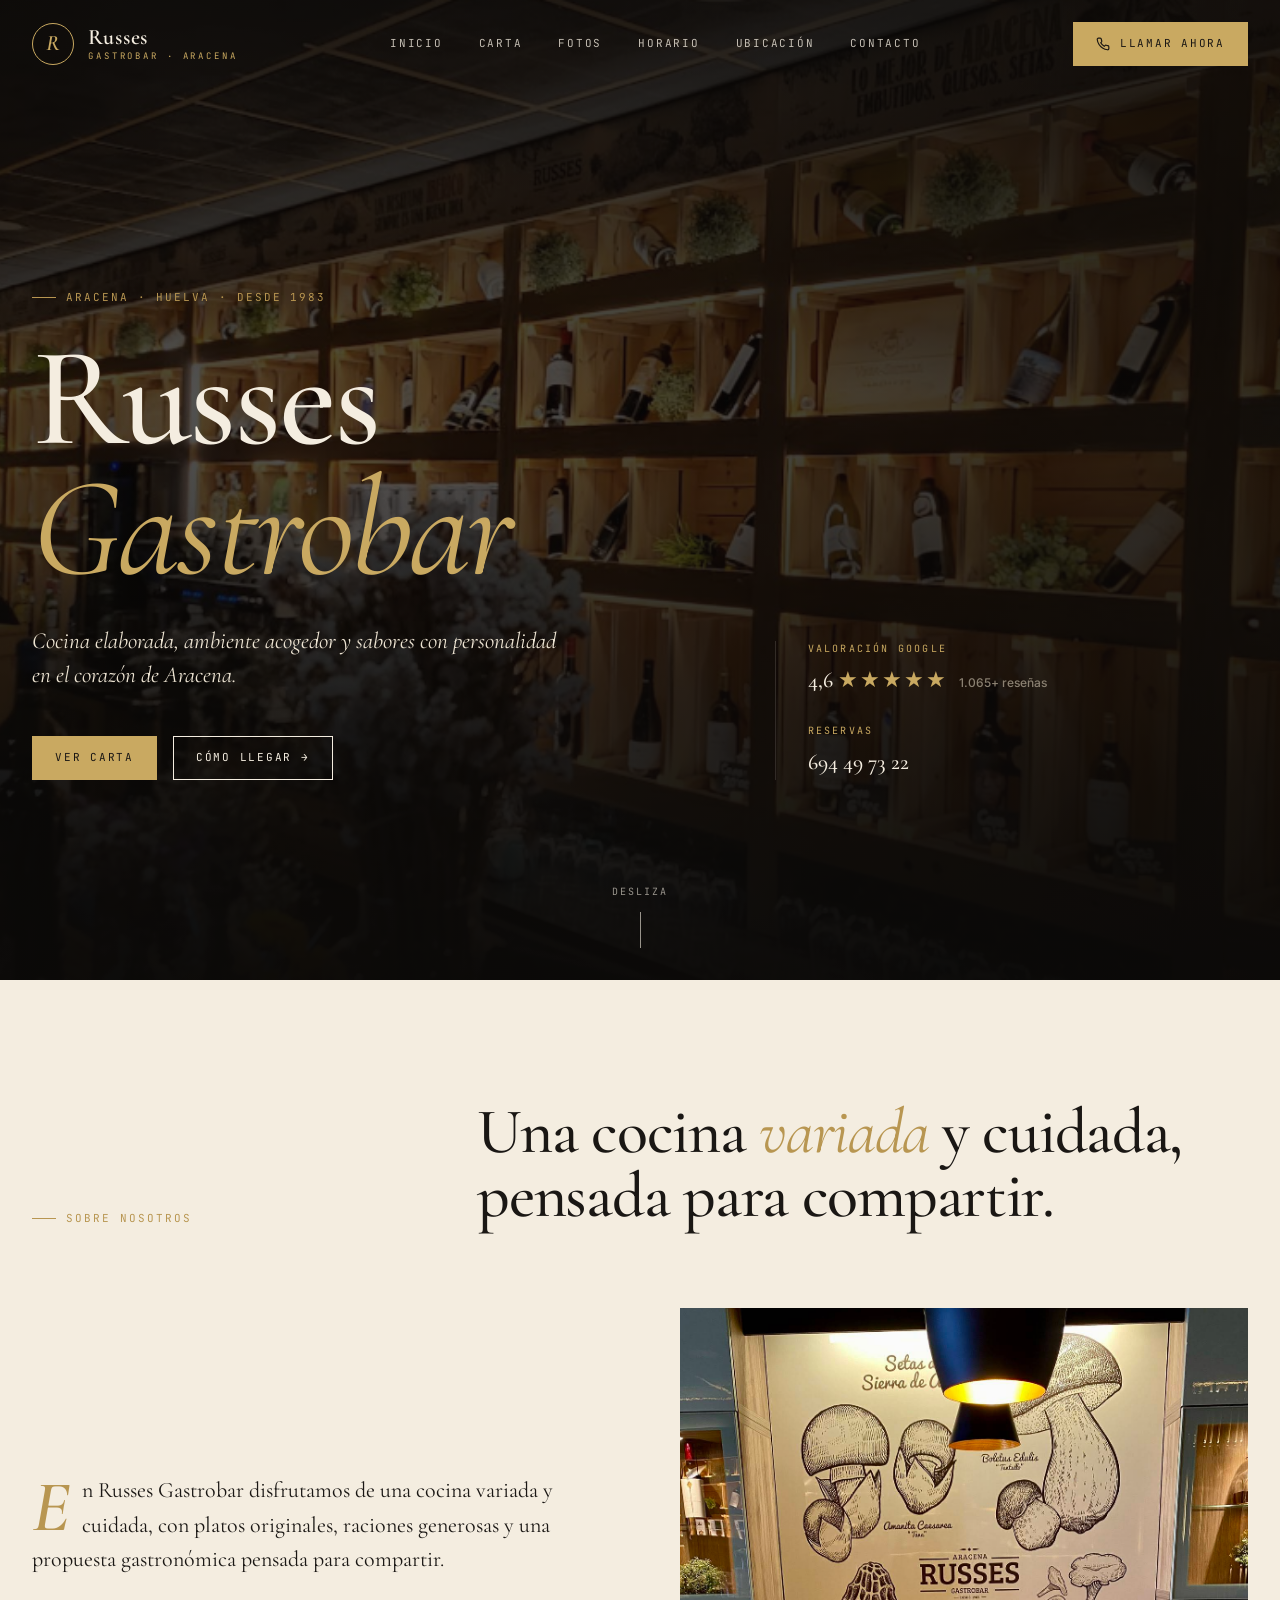
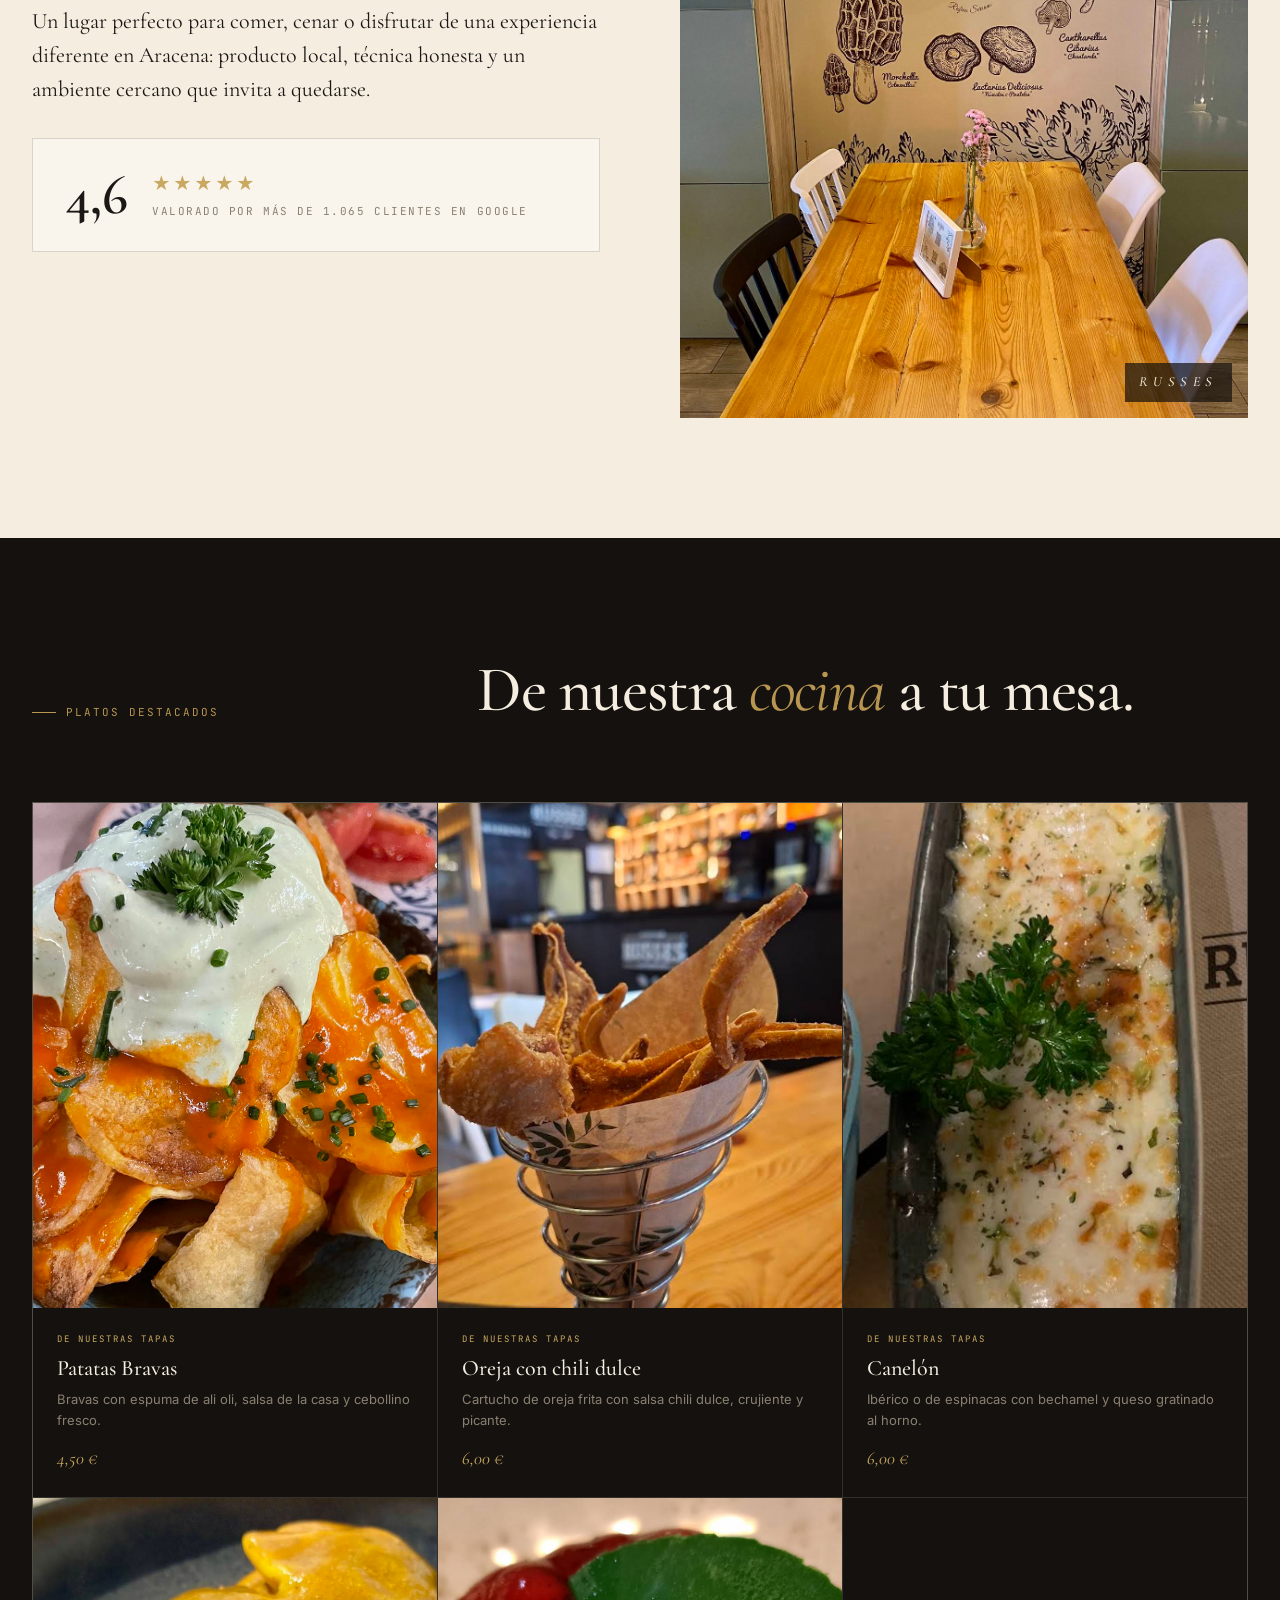
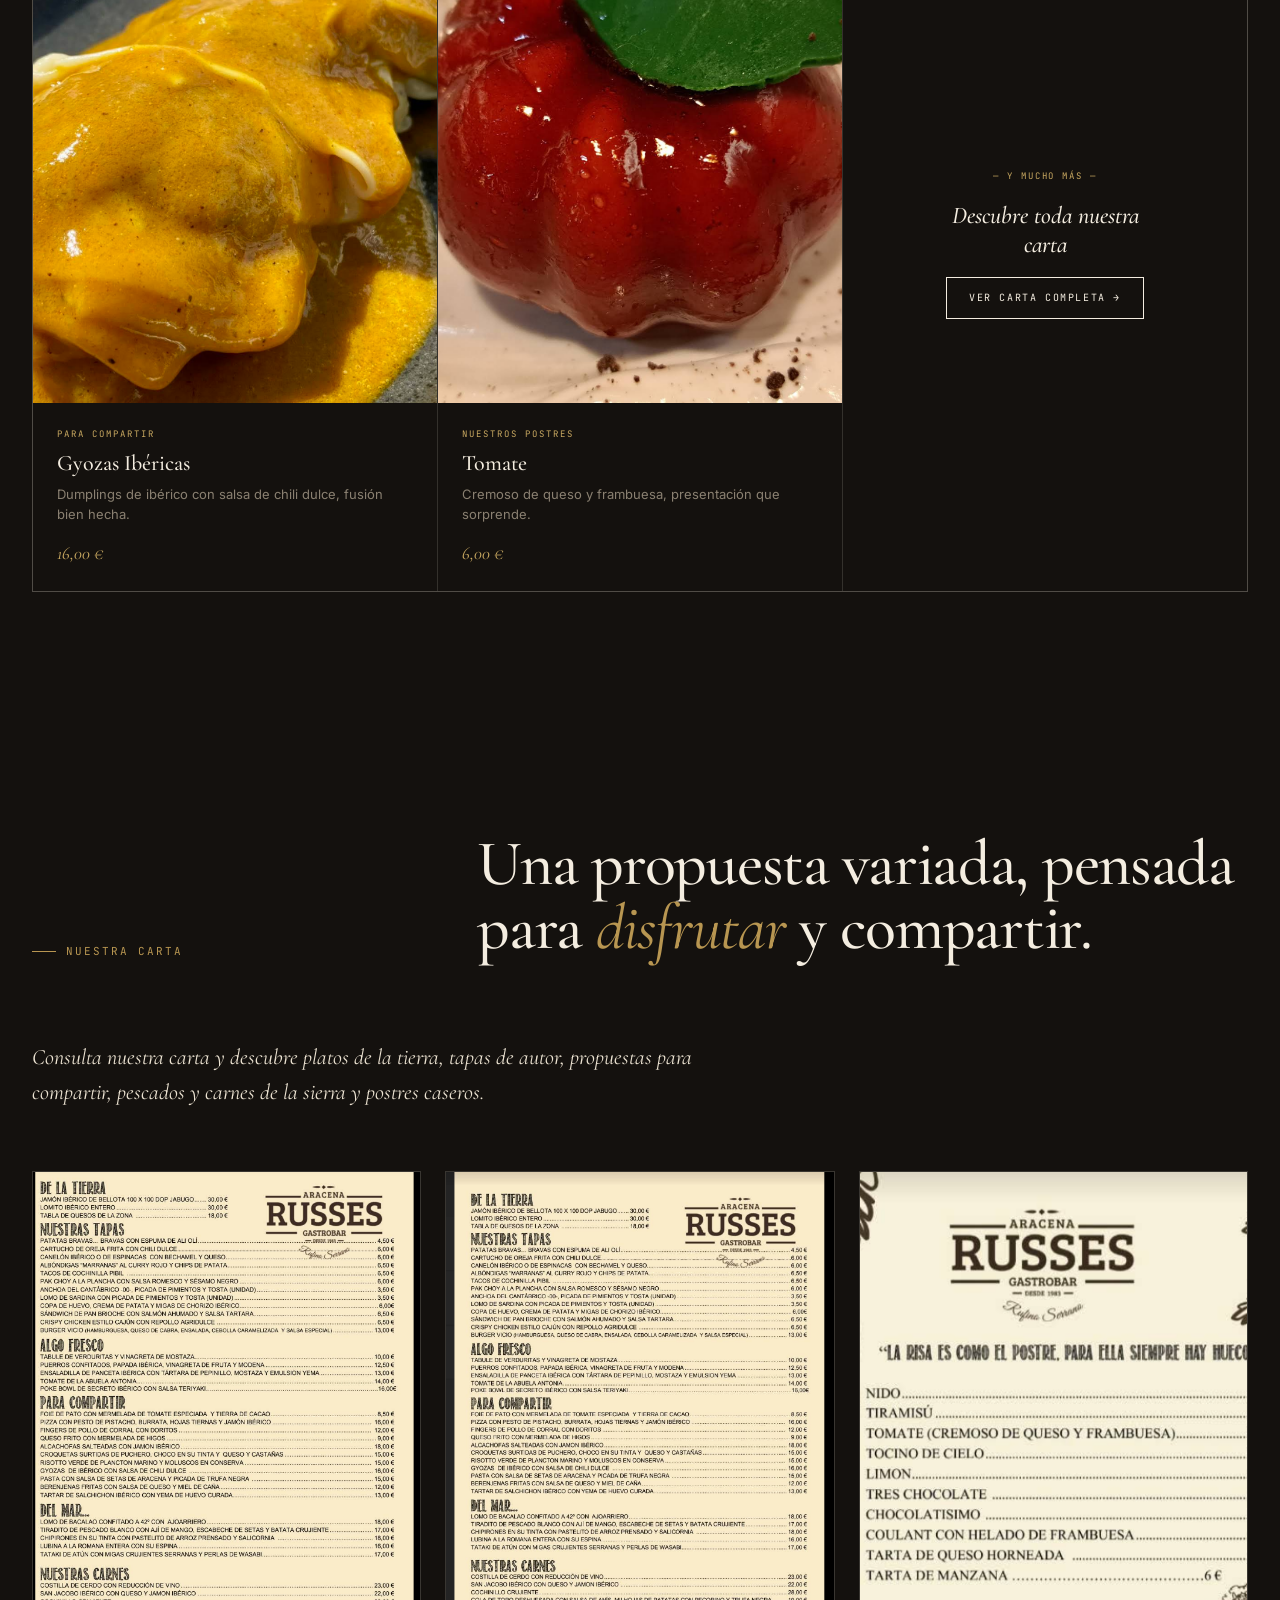
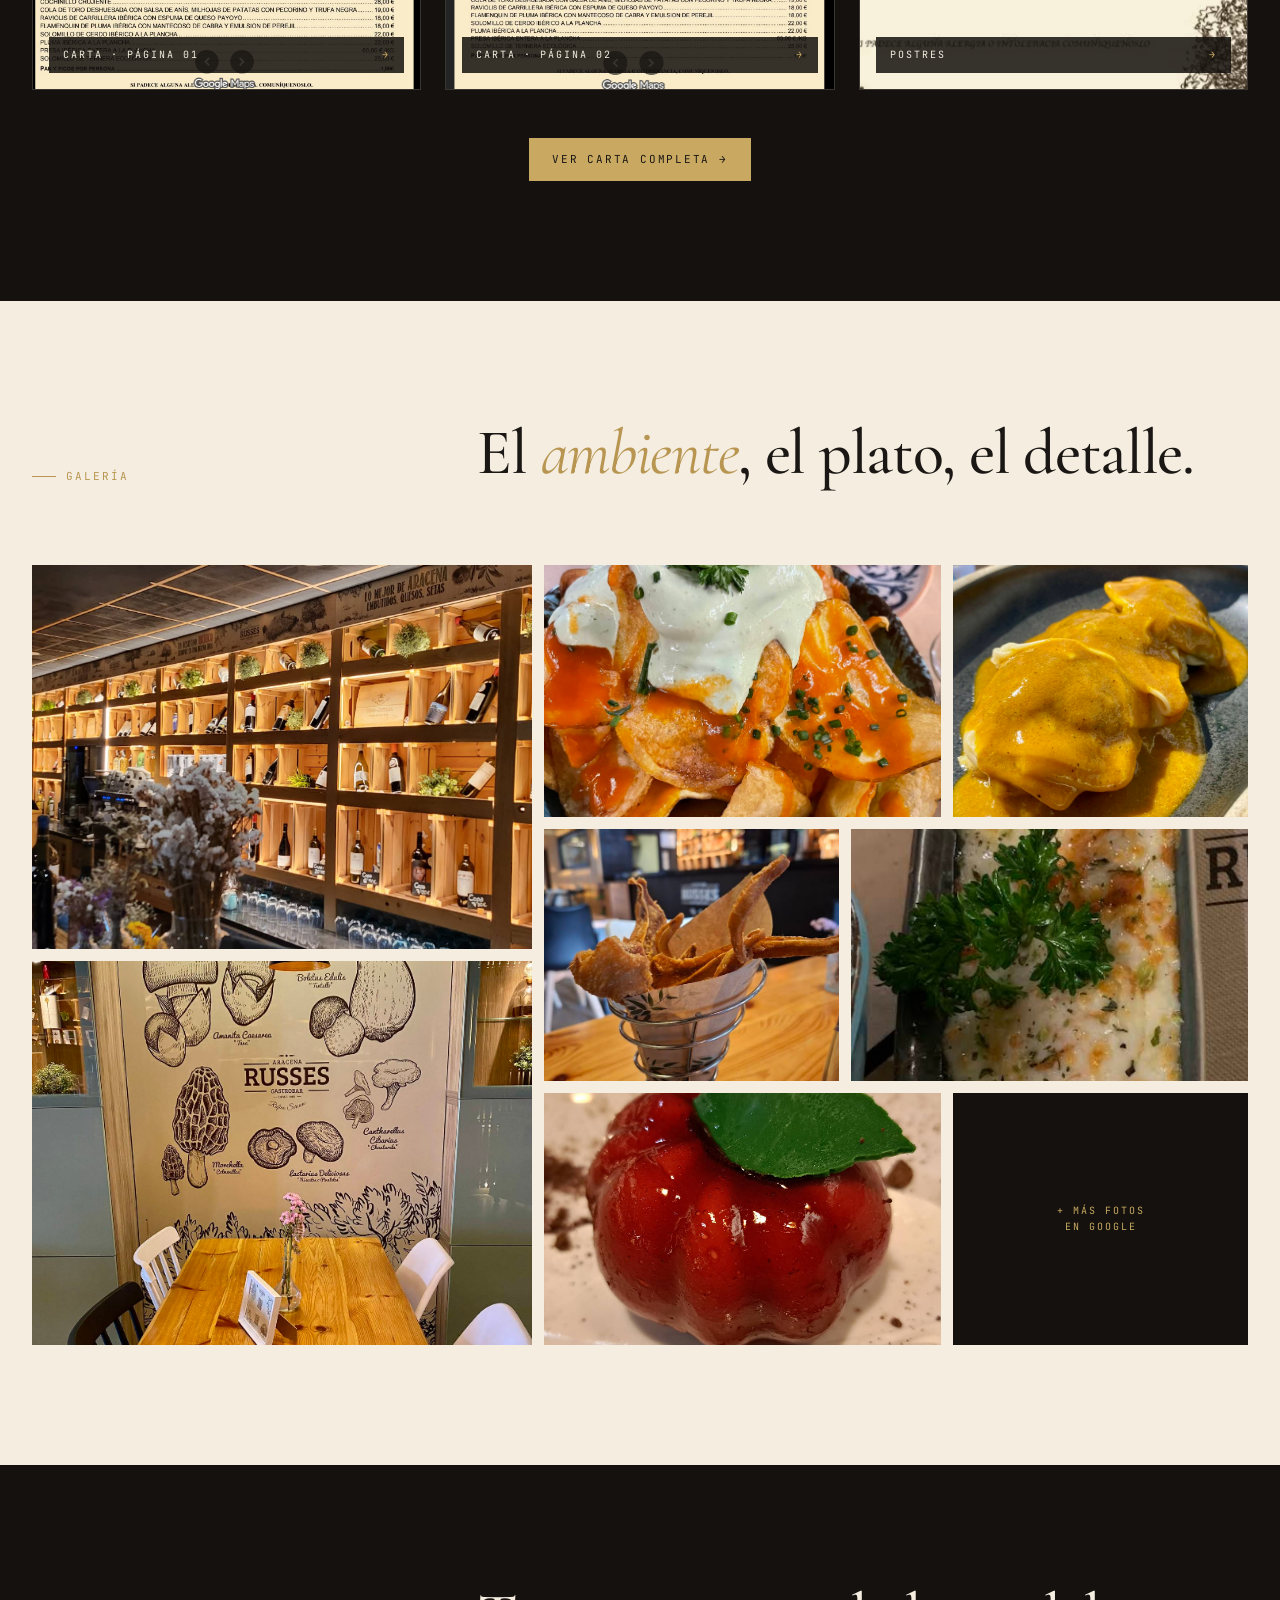
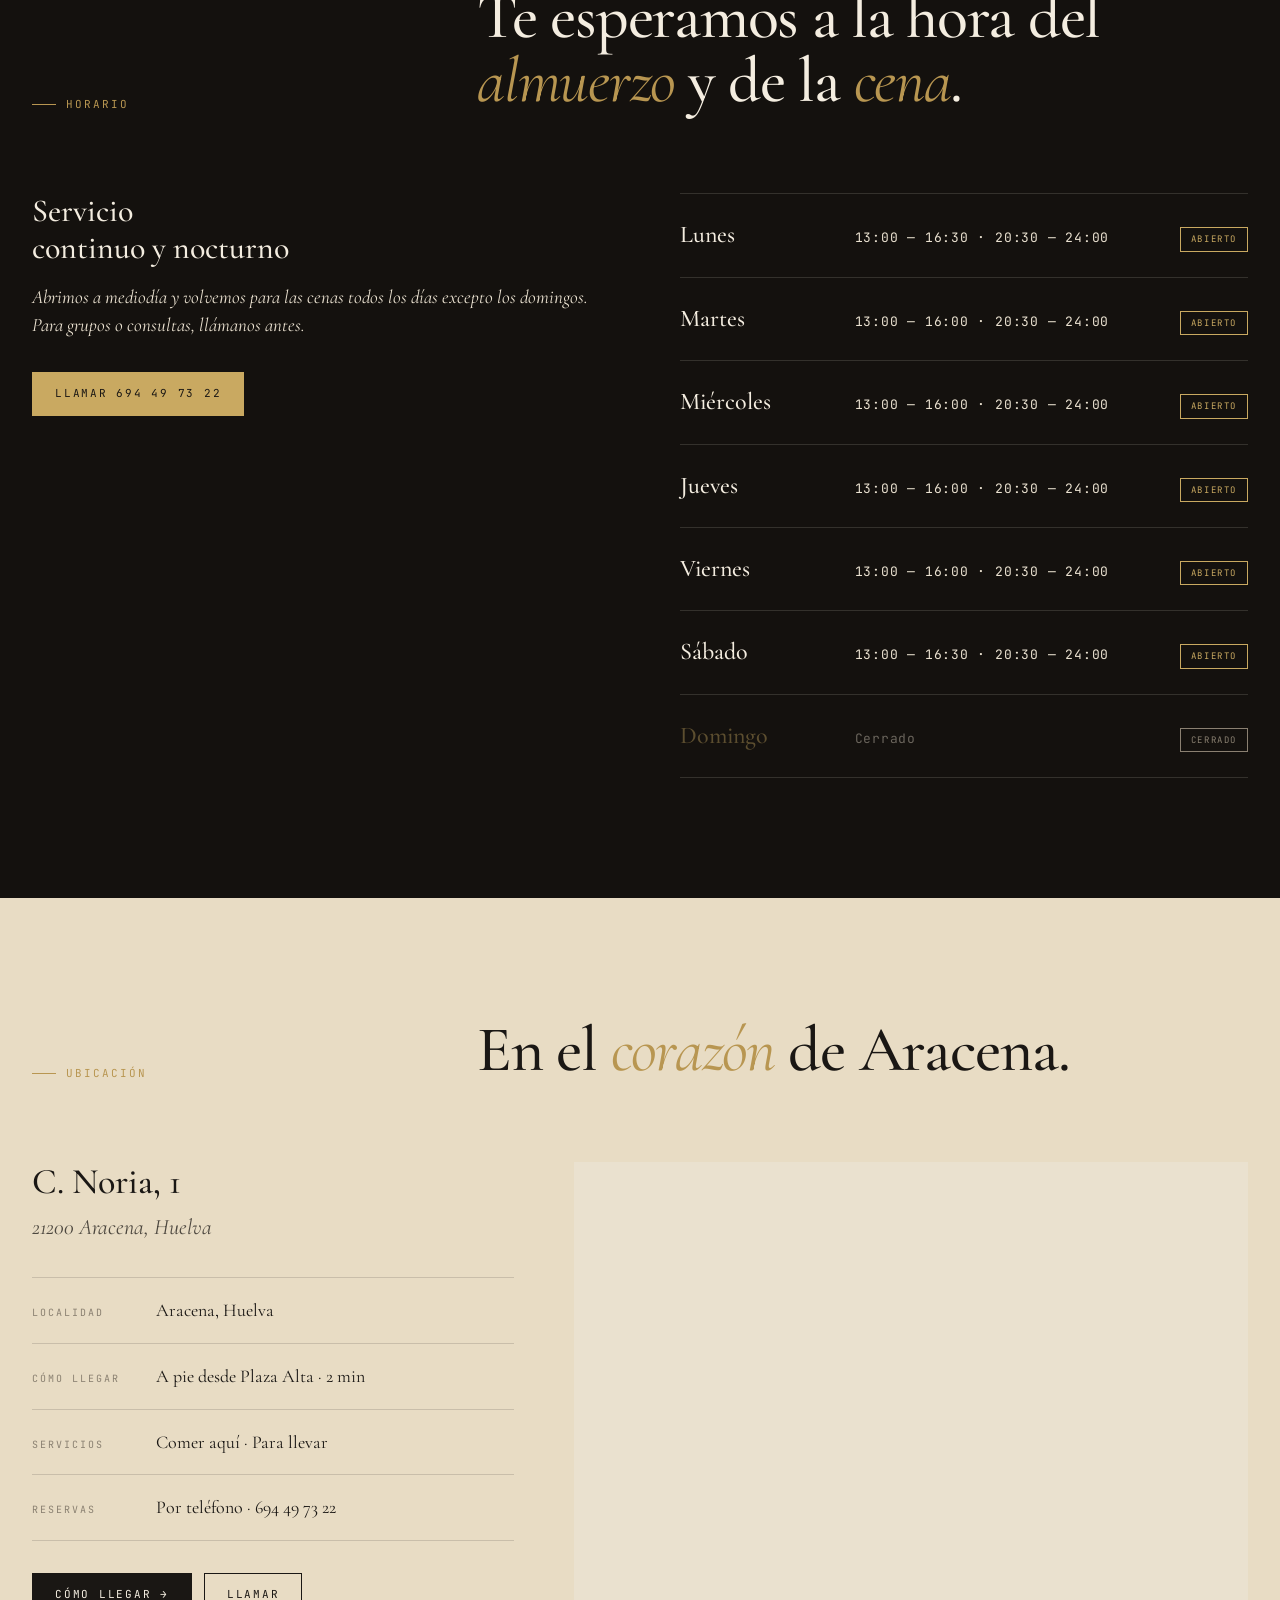
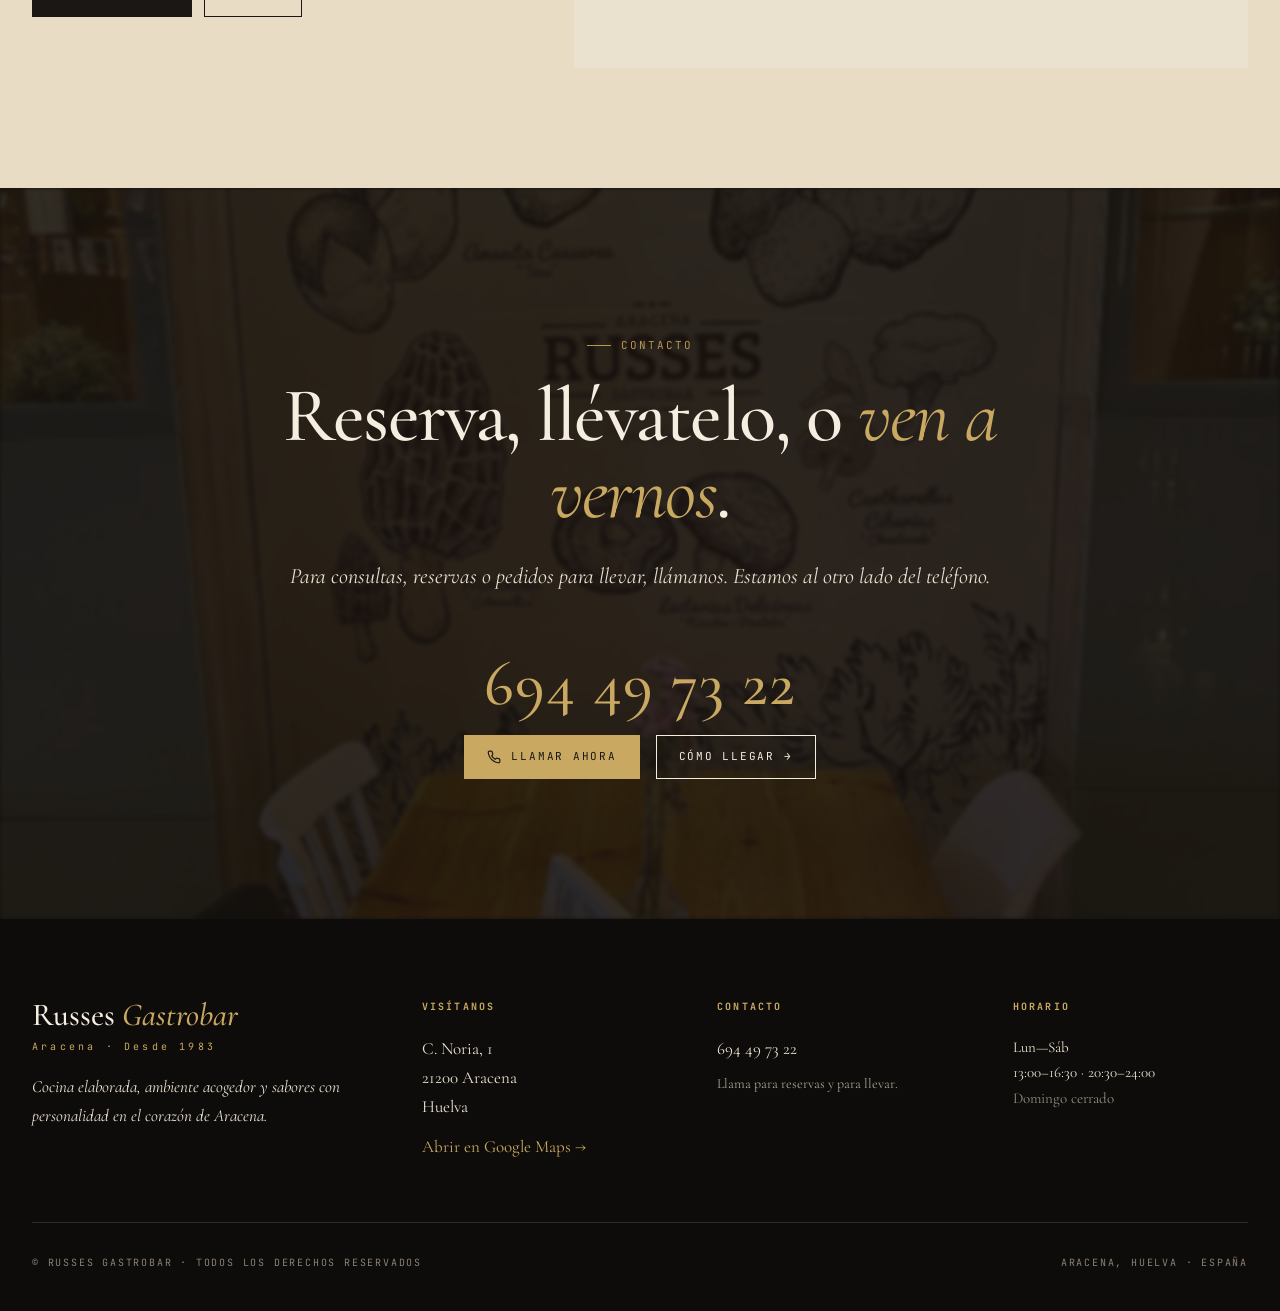
==== index.html @ 39eb603f "Initial commit: Russes Gastrobar web" ====
<!DOCTYPE html>
<html lang="es">
<head>
<meta charset="UTF-8" />
<meta name="viewport" content="width=device-width, initial-scale=1.0" />
<title>Russes Gastrobar | Restaurante en Aracena, Huelva</title>
<meta name="description" content="Russes Gastrobar en Aracena, Huelva. Cocina elaborada, carta variada, platos originales y ambiente acogedor. Visítanos en C. Noria, 1 o llama al 694 49 73 22." />
<meta name="keywords" content="Russes Gastrobar, restaurante en Aracena, gastrobar en Aracena, comer en Aracena, restaurante Huelva, tapas Aracena, cocina elaborada Aracena, Russes Aracena" />
<meta name="author" content="Russes Gastrobar" />
<meta name="geo.region" content="ES-H" />
<meta name="geo.placename" content="Aracena, Huelva" />
<meta name="geo.position" content="37.8920;-6.5634" />
<meta name="ICBM" content="37.8920, -6.5634" />

<!-- Open Graph -->
<meta property="og:title" content="Russes Gastrobar | Restaurante en Aracena, Huelva" />
<meta property="og:description" content="Cocina elaborada, carta variada y ambiente acogedor en el corazón de Aracena." />
<meta property="og:type" content="restaurant.restaurant" />
<meta property="og:locale" content="es_ES" />

<link rel="preconnect" href="https://fonts.googleapis.com" />
<link rel="preconnect" href="https://fonts.gstatic.com" crossorigin />
<link href="https://fonts.googleapis.com/css2?family=Cormorant+Garamond:ital,wght@0,400;0,500;0,600;0,700;1,400;1,500&family=Inter:wght@300;400;500;600&family=JetBrains+Mono:wght@400;500&display=swap" rel="stylesheet" />

<!-- Schema.org Restaurant -->
<script type="application/ld+json">
{
  "@context": "https://schema.org",
  "@type": "Restaurant",
  "name": "Russes Gastrobar",
  "image": "",
  "address": {
    "@type": "PostalAddress",
    "streetAddress": "C. Noria, 1",
    "addressLocality": "Aracena",
    "addressRegion": "Huelva",
    "postalCode": "21200",
    "addressCountry": "ES"
  },
  "geo": {
    "@type": "GeoCoordinates",
    "latitude": 37.8920,
    "longitude": -6.5634
  },
  "telephone": "+34694497322",
  "servesCuisine": ["Española", "Tapas", "Cocina de autor"],
  "priceRange": "20€ - 30€",
  "url": "",
  "hasMap": "https://www.google.com/maps/search/?api=1&query=Russes+Gastrobar+Aracena",
  "aggregateRating": {
    "@type": "AggregateRating",
    "ratingValue": "4.6",
    "reviewCount": "1065"
  },
  "openingHoursSpecification": [
    { "@type": "OpeningHoursSpecification", "dayOfWeek": "Monday", "opens": "13:00", "closes": "16:30" },
    { "@type": "OpeningHoursSpecification", "dayOfWeek": "Monday", "opens": "20:30", "closes": "00:00" },
    { "@type": "OpeningHoursSpecification", "dayOfWeek": ["Tuesday","Wednesday","Thursday","Friday"], "opens": "13:00", "closes": "16:00" },
    { "@type": "OpeningHoursSpecification", "dayOfWeek": ["Tuesday","Wednesday","Thursday","Friday"], "opens": "20:30", "closes": "00:00" },
    { "@type": "OpeningHoursSpecification", "dayOfWeek": "Saturday", "opens": "13:00", "closes": "16:30" },
    { "@type": "OpeningHoursSpecification", "dayOfWeek": "Saturday", "opens": "20:30", "closes": "00:00" }
  ],
  "acceptsReservations": "False"
}
</script>

<style>
  :root {
    --bg: #14110e;
    --bg-2: #1a1714;
    --cream: #f4ede0;
    --cream-soft: #ebe2d1;
    --beige: #e8dcc4;
    --gold: #c9a961;
    --gold-soft: #b89651;
    --olive: #5a6240;
    --ink: #1a1714;
    --muted: #8a8071;
    --rule: rgba(244, 237, 224, 0.14);
    --serif: 'Cormorant Garamond', 'Times New Roman', serif;
    --sans: 'Inter', system-ui, sans-serif;
    --mono: 'JetBrains Mono', ui-monospace, monospace;
  }

  * { box-sizing: border-box; margin: 0; padding: 0; }

  html { scroll-behavior: smooth; }

  body {
    font-family: var(--sans);
    background: var(--cream);
    color: var(--ink);
    font-size: 16px;
    line-height: 1.6;
    -webkit-font-smoothing: antialiased;
    overflow-x: hidden;
  }

  img { max-width: 100%; display: block; }

  a { color: inherit; text-decoration: none; }

  .container {
    max-width: 1280px;
    margin: 0 auto;
    padding: 0 32px;
  }

  /* === Eyebrow / labels === */
  .eyebrow {
    font-family: var(--mono);
    font-size: 11px;
    letter-spacing: 0.18em;
    text-transform: uppercase;
    color: var(--gold-soft);
    display: inline-flex;
    align-items: center;
    gap: 10px;
  }
  .eyebrow::before {
    content: "";
    width: 24px;
    height: 1px;
    background: var(--gold-soft);
  }

  .display {
    font-family: var(--serif);
    font-weight: 500;
    line-height: 1.02;
    letter-spacing: -0.01em;
  }

  /* === Header === */
  header.nav {
    position: fixed;
    top: 0; left: 0; right: 0;
    z-index: 100;
    background: rgba(20, 17, 14, 0.0);
    backdrop-filter: blur(0px);
    transition: background 0.4s ease, backdrop-filter 0.4s ease, padding 0.3s ease;
    padding: 22px 0;
  }
  header.nav.scrolled {
    background: rgba(20, 17, 14, 0.85);
    backdrop-filter: blur(14px);
    padding: 14px 0;
    border-bottom: 1px solid var(--rule);
  }
  header.nav .container {
    display: flex;
    align-items: center;
    justify-content: space-between;
  }

  .brand {
    display: flex;
    align-items: center;
    gap: 14px;
    color: var(--cream);
  }
  .brand-mark {
    width: 42px;
    height: 42px;
    border: 1px solid var(--gold);
    border-radius: 50%;
    display: grid;
    place-items: center;
    font-family: var(--serif);
    font-size: 22px;
    font-weight: 600;
    color: var(--gold);
    font-style: italic;
  }
  .brand-text {
    display: flex;
    flex-direction: column;
    line-height: 1;
  }
  .brand-text .name {
    font-family: var(--serif);
    font-size: 22px;
    font-weight: 600;
    letter-spacing: 0.04em;
  }
  .brand-text .sub {
    font-family: var(--mono);
    font-size: 9px;
    letter-spacing: 0.32em;
    text-transform: uppercase;
    color: var(--gold);
    margin-top: 4px;
  }

  nav.links {
    display: flex;
    gap: 36px;
    align-items: center;
  }
  nav.links a {
    font-family: var(--mono);
    font-size: 11px;
    letter-spacing: 0.16em;
    text-transform: uppercase;
    color: var(--cream);
    opacity: 0.78;
    transition: opacity 0.2s, color 0.2s;
  }
  nav.links a:hover { opacity: 1; color: var(--gold); }

  .btn {
    font-family: var(--mono);
    font-size: 11px;
    letter-spacing: 0.16em;
    text-transform: uppercase;
    padding: 12px 22px;
    border: 1px solid var(--gold);
    background: var(--gold);
    color: var(--ink);
    cursor: pointer;
    transition: all 0.25s ease;
    display: inline-flex;
    align-items: center;
    gap: 10px;
    text-decoration: none;
  }
  .btn:hover {
    background: transparent;
    color: var(--gold);
  }
  .btn.ghost {
    background: transparent;
    color: var(--cream);
    border-color: var(--cream);
  }
  .btn.ghost:hover {
    background: var(--cream);
    color: var(--ink);
  }
  .btn.dark {
    background: var(--ink);
    color: var(--cream);
    border-color: var(--ink);
  }
  .btn.dark:hover {
    background: transparent;
    color: var(--ink);
  }

  .menu-toggle {
    display: none;
    background: transparent;
    border: 1px solid var(--cream);
    color: var(--cream);
    width: 42px;
    height: 42px;
    cursor: pointer;
    align-items: center;
    justify-content: center;
  }
  .menu-toggle svg { width: 18px; height: 18px; }

  /* === Hero === */
  .hero {
    position: relative;
    min-height: 100vh;
    background: var(--bg);
    color: var(--cream);
    overflow: hidden;
    display: flex;
    align-items: center;
  }
  .hero-bg {
    position: absolute;
    inset: 0;
    background-image: url('images/interior-bar.png');
    background-size: cover;
    background-position: center;
    filter: brightness(0.55) saturate(0.9);
  }
  .hero-bg::after {
    content: "";
    position: absolute;
    inset: 0;
    background:
      linear-gradient(180deg, rgba(20,17,14,0.55) 0%, rgba(20,17,14,0.35) 40%, rgba(20,17,14,0.92) 100%),
      radial-gradient(ellipse at 30% 50%, rgba(20,17,14,0.0) 0%, rgba(20,17,14,0.6) 80%);
  }

  .hero-inner {
    position: relative;
    z-index: 2;
    width: 100%;
    padding: 160px 0 80px;
  }
  .hero-grid {
    display: grid;
    grid-template-columns: 1.4fr 1fr;
    gap: 80px;
    align-items: end;
  }

  .hero h1 {
    font-family: var(--serif);
    font-size: clamp(64px, 11vw, 168px);
    font-weight: 500;
    line-height: 0.92;
    letter-spacing: -0.02em;
    margin: 28px 0 32px;
  }
  .hero h1 em {
    font-style: italic;
    color: var(--gold);
    font-weight: 400;
  }
  .hero p.lede {
    font-family: var(--serif);
    font-size: clamp(20px, 1.8vw, 26px);
    font-style: italic;
    color: var(--cream-soft);
    max-width: 540px;
    line-height: 1.45;
    font-weight: 400;
  }

  .hero-cta {
    display: flex;
    gap: 16px;
    margin-top: 44px;
    flex-wrap: wrap;
  }

  .hero-meta {
    display: flex;
    flex-direction: column;
    gap: 24px;
    border-left: 1px solid var(--rule);
    padding-left: 32px;
  }
  .hero-meta-item {
    display: flex;
    flex-direction: column;
    gap: 6px;
  }
  .hero-meta-item .lbl {
    font-family: var(--mono);
    font-size: 10px;
    letter-spacing: 0.22em;
    text-transform: uppercase;
    color: var(--gold);
  }
  .hero-meta-item .val {
    font-family: var(--serif);
    font-size: 22px;
    font-weight: 500;
    color: var(--cream);
  }
  .hero-meta-item .val small {
    font-family: var(--sans);
    font-size: 12px;
    color: var(--muted);
    margin-left: 6px;
  }

  .stars {
    color: var(--gold);
    letter-spacing: 2px;
  }

  /* Scroll indicator */
  .scroll-hint {
    position: absolute;
    bottom: 32px;
    left: 50%;
    transform: translateX(-50%);
    z-index: 3;
    display: flex;
    flex-direction: column;
    align-items: center;
    gap: 12px;
    color: var(--cream);
    opacity: 0.6;
    font-family: var(--mono);
    font-size: 10px;
    letter-spacing: 0.2em;
    text-transform: uppercase;
  }
  .scroll-hint .line {
    width: 1px;
    height: 36px;
    background: var(--cream);
    animation: dropline 2.2s ease-in-out infinite;
    transform-origin: top;
  }
  @keyframes dropline {
    0% { transform: scaleY(0); transform-origin: top; }
    50% { transform: scaleY(1); transform-origin: top; }
    51% { transform-origin: bottom; }
    100% { transform: scaleY(0); transform-origin: bottom; }
  }

  /* === Sections === */
  section {
    padding: 120px 0;
  }
  section.dark {
    background: var(--bg);
    color: var(--cream);
  }
  section.beige {
    background: var(--beige);
  }

  .section-head {
    display: grid;
    grid-template-columns: 1fr 2fr;
    gap: 60px;
    margin-bottom: 80px;
    align-items: end;
  }
  .section-head h2 {
    font-family: var(--serif);
    font-size: clamp(40px, 5vw, 72px);
    font-weight: 500;
    line-height: 1.0;
    letter-spacing: -0.02em;
  }
  .section-head h2 em {
    font-style: italic;
    color: var(--gold-soft);
    font-weight: 400;
  }
  .section-head p {
    font-family: var(--serif);
    font-size: 20px;
    line-height: 1.5;
    color: var(--ink);
    opacity: 0.8;
  }
  section.dark .section-head p { color: var(--cream-soft); opacity: 0.85; }

  /* === About === */
  .about-grid {
    display: grid;
    grid-template-columns: 1fr 1fr;
    gap: 80px;
    align-items: center;
  }
  .about-text p {
    font-family: var(--serif);
    font-size: 22px;
    line-height: 1.55;
    margin-bottom: 28px;
  }
  .about-text p:first-child::first-letter {
    font-size: 72px;
    font-weight: 600;
    float: left;
    line-height: 0.85;
    margin: 4px 12px 0 0;
    color: var(--gold-soft);
    font-style: italic;
  }
  .rating-card {
    margin-top: 32px;
    padding: 28px 32px;
    border: 1px solid var(--rule);
    border-color: rgba(26, 23, 20, 0.15);
    display: flex;
    align-items: center;
    gap: 24px;
    background: rgba(255,255,255,0.4);
  }
  .rating-card .num {
    font-family: var(--serif);
    font-size: 56px;
    font-weight: 600;
    line-height: 1;
    color: var(--ink);
  }
  .rating-card .stars { font-size: 18px; }
  .rating-card .desc {
    font-family: var(--mono);
    font-size: 11px;
    letter-spacing: 0.14em;
    text-transform: uppercase;
    color: var(--muted);
    margin-top: 4px;
  }

  .about-image {
    position: relative;
    aspect-ratio: 4/5;
    overflow: hidden;
  }
  .about-image img {
    width: 100%;
    height: 100%;
    object-fit: cover;
  }
  .about-image::after {
    content: "RUSSES";
    position: absolute;
    bottom: 16px;
    right: 16px;
    font-family: var(--serif);
    font-style: italic;
    font-weight: 500;
    font-size: 14px;
    letter-spacing: 0.4em;
    color: var(--cream);
    background: rgba(20,17,14,0.7);
    padding: 8px 14px;
  }

  /* === Dishes === */
  .dishes-grid {
    display: grid;
    grid-template-columns: repeat(3, 1fr);
    gap: 1px;
    background: var(--rule);
    border: 1px solid var(--rule);
  }
  .dish {
    background: var(--bg);
    padding: 0;
    cursor: pointer;
    position: relative;
    transition: background 0.3s;
    overflow: hidden;
  }
  .dish:hover { background: var(--bg-2); }

  .dish-img {
    aspect-ratio: 4/5;
    position: relative;
    overflow: hidden;
    background: var(--bg-2);
  }
  .dish-img img {
    width: 100%;
    height: 100%;
    object-fit: cover;
    transition: transform 0.7s ease, filter 0.4s;
  }
  .dish:hover .dish-img img {
    transform: scale(1.06);
  }
  .dish-num {
    position: absolute;
    top: 16px;
    left: 16px;
    font-family: var(--mono);
    font-size: 10px;
    letter-spacing: 0.18em;
    color: var(--gold);
    z-index: 2;
    background: rgba(20,17,14,0.6);
    padding: 4px 8px;
  }

  .dish-body {
    padding: 24px;
  }
  .dish-tag {
    font-family: var(--mono);
    font-size: 9px;
    letter-spacing: 0.22em;
    text-transform: uppercase;
    color: var(--gold);
    margin-bottom: 10px;
  }
  .dish h3 {
    font-family: var(--serif);
    font-size: 22px;
    font-weight: 500;
    line-height: 1.15;
    color: var(--cream);
    margin-bottom: 8px;
  }
  .dish p {
    font-size: 13px;
    line-height: 1.55;
    color: var(--muted);
  }
  .dish .price {
    margin-top: 14px;
    font-family: var(--serif);
    font-style: italic;
    font-size: 18px;
    color: var(--gold);
  }

  .dish.more-tile {
    display: flex;
    flex-direction: column;
    justify-content: center;
    align-items: center;
    text-align: center;
    padding: 48px 28px;
    gap: 18px;
    min-height: 100%;
  }
  .dish.more-tile h3 {
    font-family: var(--serif);
    color: var(--cream);
    font-size: 24px;
    font-style: italic;
    line-height: 1.2;
    max-width: 220px;
    margin: 0;
  }
  .dish.more-tile .dish-tag { margin: 0; }
  .dish.more-tile .btn { font-size: 10px; }

  /* === Carta === */
  .carta-section {
    background: var(--bg);
    color: var(--cream);
    padding: 120px 0;
  }
  .carta-grid {
    display: grid;
    grid-template-columns: 1fr 1fr 1fr;
    gap: 24px;
    margin: 60px 0 48px;
  }
  .carta-card {
    aspect-ratio: 3/4;
    overflow: hidden;
    background: var(--bg-2);
    cursor: pointer;
    position: relative;
    border: 1px solid var(--rule);
    transition: border-color 0.3s;
  }
  .carta-card:hover { border-color: var(--gold); }
  .carta-card img {
    width: 100%;
    height: 100%;
    object-fit: cover;
    transition: transform 0.6s ease;
  }
  .carta-card:hover img { transform: scale(1.04); }
  .carta-card-label {
    position: absolute;
    bottom: 16px;
    left: 16px;
    right: 16px;
    font-family: var(--mono);
    font-size: 10px;
    letter-spacing: 0.2em;
    text-transform: uppercase;
    color: var(--cream);
    background: rgba(20,17,14,0.85);
    padding: 10px 14px;
    display: flex;
    justify-content: space-between;
    align-items: center;
  }
  .carta-card-label .arrow {
    color: var(--gold);
    transition: transform 0.3s;
  }
  .carta-card:hover .arrow { transform: translateX(4px); }

  .carta-cta {
    text-align: center;
    margin-top: 48px;
  }

  /* === Gallery === */
  .gallery {
    display: grid;
    grid-template-columns: repeat(12, 1fr);
    grid-auto-rows: 120px;
    gap: 12px;
    margin-top: 60px;
  }
  .g-item { overflow: hidden; position: relative; background: var(--beige); }
  .g-item img {
    width: 100%;
    height: 100%;
    object-fit: cover;
    transition: transform 0.6s ease;
  }
  .g-item:hover img { transform: scale(1.05); }

  .g-1 { grid-column: span 5; grid-row: span 3; }
  .g-2 { grid-column: span 4; grid-row: span 2; }
  .g-3 { grid-column: span 3; grid-row: span 2; }
  .g-4 { grid-column: span 3; grid-row: span 2; }
  .g-5 { grid-column: span 4; grid-row: span 2; }
  .g-6 { grid-column: span 5; grid-row: span 3; }
  .g-7 { grid-column: span 4; grid-row: span 2; }
  .g-8 { grid-column: span 3; grid-row: span 2; }

  /* === Hours === */
  .hours-wrap {
    display: grid;
    grid-template-columns: 1fr 1fr;
    gap: 80px;
    align-items: start;
  }
  .hours-list {
    border-top: 1px solid var(--rule);
  }
  section.dark .hours-list { border-top-color: var(--rule); }
  .hours-row {
    display: grid;
    grid-template-columns: 1fr 2fr auto;
    align-items: baseline;
    padding: 22px 0;
    border-bottom: 1px solid var(--rule);
    gap: 24px;
  }
  .hours-row .day {
    font-family: var(--serif);
    font-size: 24px;
    font-weight: 500;
  }
  .hours-row .times {
    font-family: var(--mono);
    font-size: 13px;
    letter-spacing: 0.06em;
    color: var(--cream-soft);
  }
  .hours-row .badge {
    font-family: var(--mono);
    font-size: 9px;
    letter-spacing: 0.18em;
    text-transform: uppercase;
    padding: 4px 10px;
    border: 1px solid var(--gold);
    color: var(--gold);
  }
  .hours-row.closed .day,
  .hours-row.closed .times { opacity: 0.4; }
  .hours-row.closed .badge {
    border-color: var(--muted);
    color: var(--muted);
  }
  .hours-row.today .day { color: var(--gold); }

  .hours-side h3 {
    font-family: var(--serif);
    font-size: 32px;
    font-weight: 500;
    margin-bottom: 16px;
    line-height: 1.15;
  }
  .hours-side p {
    color: var(--cream-soft);
    font-family: var(--serif);
    font-size: 19px;
    font-style: italic;
    line-height: 1.5;
    margin-bottom: 32px;
  }

  /* === Location === */
  .location-grid {
    display: grid;
    grid-template-columns: 1fr 1.4fr;
    gap: 60px;
    align-items: stretch;
  }
  .map-frame {
    aspect-ratio: 4/3;
    width: 100%;
    border: none;
    background: var(--beige);
    filter: grayscale(0.3) contrast(1.05);
  }
  .address-card h3 {
    font-family: var(--serif);
    font-size: 36px;
    font-weight: 500;
    line-height: 1.1;
    margin-bottom: 8px;
  }
  .address-card .addr {
    font-family: var(--serif);
    font-size: 22px;
    font-style: italic;
    color: var(--ink);
    opacity: 0.75;
    margin-bottom: 32px;
  }
  .address-detail {
    display: grid;
    grid-template-columns: 1fr;
    gap: 0;
    margin-bottom: 32px;
    border-top: 1px solid rgba(26,23,20,0.15);
  }
  .address-detail-row {
    display: grid;
    grid-template-columns: 100px 1fr;
    padding: 18px 0;
    border-bottom: 1px solid rgba(26,23,20,0.15);
    align-items: baseline;
    gap: 24px;
  }
  .address-detail-row .lbl {
    font-family: var(--mono);
    font-size: 10px;
    letter-spacing: 0.2em;
    text-transform: uppercase;
    color: var(--muted);
  }
  .address-detail-row .val {
    font-family: var(--serif);
    font-size: 18px;
  }
  .address-cta { display: flex; gap: 12px; flex-wrap: wrap; }

  /* === Contact === */
  .contact-section {
    background: var(--bg);
    color: var(--cream);
    text-align: center;
    padding: 140px 0;
    position: relative;
    overflow: hidden;
  }
  .contact-section::before {
    content: "";
    position: absolute;
    inset: 0;
    background-image: url('images/interior-mesa.png');
    background-size: cover;
    background-position: center;
    opacity: 0.12;
    filter: blur(2px);
  }
  .contact-inner { position: relative; z-index: 2; max-width: 760px; margin: 0 auto; }
  .contact-section h2 {
    font-family: var(--serif);
    font-size: clamp(48px, 6vw, 88px);
    font-weight: 500;
    line-height: 1.0;
    letter-spacing: -0.02em;
    margin: 24px 0 28px;
  }
  .contact-section h2 em { font-style: italic; color: var(--gold); font-weight: 400; }
  .contact-section p {
    font-family: var(--serif);
    font-size: 22px;
    font-style: italic;
    color: var(--cream-soft);
    margin-bottom: 40px;
    line-height: 1.5;
  }
  .phone-display {
    font-family: var(--serif);
    font-size: clamp(40px, 5vw, 64px);
    font-weight: 500;
    color: var(--gold);
    margin: 24px 0 36px;
    letter-spacing: 0.02em;
  }

  /* === Footer === */
  footer {
    background: #0e0c0a;
    color: var(--cream);
    padding: 80px 0 40px;
  }
  .footer-grid {
    display: grid;
    grid-template-columns: 1.4fr 1fr 1fr 1fr;
    gap: 60px;
    padding-bottom: 60px;
    border-bottom: 1px solid var(--rule);
  }
  .footer-grid h4 {
    font-family: var(--mono);
    font-size: 10px;
    letter-spacing: 0.22em;
    text-transform: uppercase;
    color: var(--gold);
    margin-bottom: 20px;
  }
  .footer-grid p, .footer-grid a {
    font-family: var(--serif);
    font-size: 17px;
    color: var(--cream-soft);
    line-height: 1.7;
    display: block;
  }
  .footer-grid a:hover { color: var(--gold); }

  .footer-brand .name {
    font-family: var(--serif);
    font-size: 32px;
    font-weight: 500;
    color: var(--cream);
    line-height: 1;
    margin-bottom: 8px;
  }
  .footer-brand .name em { font-style: italic; color: var(--gold); }
  .footer-brand .since {
    font-family: var(--mono);
    font-size: 10px;
    letter-spacing: 0.32em;
    color: var(--gold);
    margin-bottom: 18px;
  }

  .footer-bottom {
    padding-top: 32px;
    display: flex;
    justify-content: space-between;
    align-items: center;
    flex-wrap: wrap;
    gap: 16px;
  }
  .footer-bottom p {
    font-family: var(--mono);
    font-size: 10px;
    letter-spacing: 0.18em;
    text-transform: uppercase;
    color: var(--muted);
  }

  /* === Mobile menu drawer === */
  .mobile-menu {
    position: fixed;
    inset: 0;
    background: var(--bg);
    z-index: 99;
    display: none;
    flex-direction: column;
    padding: 100px 32px 32px;
  }
  .mobile-menu.open { display: flex; }
  .mobile-menu a {
    font-family: var(--serif);
    font-size: 32px;
    color: var(--cream);
    padding: 18px 0;
    border-bottom: 1px solid var(--rule);
  }
  .mobile-menu a:hover { color: var(--gold); }

  /* === Responsive === */
  @media (max-width: 960px) {
    nav.links { display: none; }
    .menu-toggle { display: inline-flex; }
    header.nav .btn:not(.menu-toggle) { display: none; }

    .hero-grid { grid-template-columns: 1fr; gap: 48px; }
    .hero-meta { border-left: none; border-top: 1px solid var(--rule); padding-left: 0; padding-top: 32px; flex-direction: row; flex-wrap: wrap; gap: 32px; }
    .section-head { grid-template-columns: 1fr; gap: 24px; margin-bottom: 48px; }
    .about-grid { grid-template-columns: 1fr; gap: 48px; }
    .about-image { aspect-ratio: 4/3; }
    .dishes-grid { grid-template-columns: 1fr 1fr; }
    .carta-grid { grid-template-columns: 1fr; }
    .gallery { grid-template-columns: repeat(6, 1fr); grid-auto-rows: 100px; }
    .g-1 { grid-column: span 6; grid-row: span 2; }
    .g-2, .g-3, .g-4, .g-5, .g-6, .g-7, .g-8 { grid-column: span 3; grid-row: span 2; }
    .hours-wrap { grid-template-columns: 1fr; gap: 48px; }
    .location-grid { grid-template-columns: 1fr; gap: 32px; }
    .footer-grid { grid-template-columns: 1fr 1fr; gap: 40px; }
    section { padding: 80px 0; }
    .container { padding: 0 24px; }
  }
  @media (max-width: 560px) {
    .dishes-grid { grid-template-columns: 1fr; }
    .footer-grid { grid-template-columns: 1fr; }
    .hours-row { grid-template-columns: 1fr auto; }
    .hours-row .badge { grid-column: 2; }
    .hours-row .times { grid-column: 1 / -1; }
  }

  /* Reveal on scroll */
  .reveal {
    opacity: 0;
    transform: translateY(24px);
    transition: opacity 0.8s ease, transform 0.8s ease;
  }
  .reveal.in {
    opacity: 1;
    transform: translateY(0);
  }
</style>
</head>
<body>

<!-- =========== HEADER =========== -->
<header class="nav" id="nav">
  <div class="container">
    <a href="#top" class="brand" aria-label="Russes Gastrobar">
      <span class="brand-mark">R</span>
      <span class="brand-text">
        <span class="name">Russes</span>
        <span class="sub">Gastrobar · Aracena</span>
      </span>
    </a>
    <nav class="links">
      <a href="#inicio">Inicio</a>
      <a href="#carta">Carta</a>
      <a href="#galeria">Fotos</a>
      <a href="#horario">Horario</a>
      <a href="#ubicacion">Ubicación</a>
      <a href="#contacto">Contacto</a>
    </nav>
    <a href="tel:+34694497322" class="btn">
      <svg width="14" height="14" viewBox="0 0 24 24" fill="none" stroke="currentColor" stroke-width="2"><path d="M22 16.92v3a2 2 0 0 1-2.18 2 19.79 19.79 0 0 1-8.63-3.07 19.5 19.5 0 0 1-6-6 19.79 19.79 0 0 1-3.07-8.67A2 2 0 0 1 4.11 2h3a2 2 0 0 1 2 1.72 12.84 12.84 0 0 0 .7 2.81 2 2 0 0 1-.45 2.11L8.09 9.91a16 16 0 0 0 6 6l1.27-1.27a2 2 0 0 1 2.11-.45 12.84 12.84 0 0 0 2.81.7A2 2 0 0 1 22 16.92z"/></svg>
      Llamar ahora
    </a>
    <button class="menu-toggle" aria-label="Menú" id="menuToggle">
      <svg viewBox="0 0 24 24" fill="none" stroke="currentColor" stroke-width="2"><line x1="3" y1="6" x2="21" y2="6"/><line x1="3" y1="12" x2="21" y2="12"/><line x1="3" y1="18" x2="21" y2="18"/></svg>
    </button>
  </div>
</header>

<div class="mobile-menu" id="mobileMenu">
  <a href="#inicio">Inicio</a>
  <a href="#carta">Carta</a>
  <a href="#galeria">Fotos</a>
  <a href="#horario">Horario</a>
  <a href="#ubicacion">Ubicación</a>
  <a href="#contacto">Contacto</a>
  <a href="tel:+34694497322" style="color: var(--gold);">Llamar 694 49 73 22</a>
</div>

<!-- =========== HERO =========== -->
<section class="hero" id="inicio">
  <div class="hero-bg"></div>
  <div class="hero-inner">
    <div class="container">
      <div class="hero-grid">
        <div>
          <span class="eyebrow">Aracena · Huelva · desde 1983</span>
          <h1>Russes <em>Gastrobar</em></h1>
          <p class="lede">Cocina elaborada, ambiente acogedor y sabores con personalidad en el corazón de Aracena.</p>
          <div class="hero-cta">
            <a href="#carta" class="btn">Ver carta</a>
            <a href="https://www.google.com/maps/search/?api=1&query=Russes+Gastrobar+Aracena" target="_blank" rel="noopener" class="btn ghost">Cómo llegar →</a>
          </div>
        </div>
        <div class="hero-meta">
          <div class="hero-meta-item">
            <span class="lbl">Valoración Google</span>
            <span class="val">4,6 <span class="stars">★★★★★</span> <small>1.065+ reseñas</small></span>
          </div>
          <div class="hero-meta-item">
            <span class="lbl">Reservas</span>
            <span class="val">694 49 73 22</span>
          </div>
        </div>
      </div>
    </div>
  </div>
  <div class="scroll-hint">
    <span>Desliza</span>
    <span class="line"></span>
  </div>
</section>

<!-- =========== ABOUT =========== -->
<section id="sobre" style="background: var(--cream);">
  <div class="container">
    <div class="section-head reveal">
      <span class="eyebrow">Sobre nosotros</span>
      <h2>Una cocina <em>variada</em> y cuidada, pensada para compartir.</h2>
    </div>

    <div class="about-grid">
      <div class="about-text reveal">
        <p>En Russes Gastrobar disfrutamos de una cocina variada y cuidada, con platos originales, raciones generosas y una propuesta gastronómica pensada para compartir.</p>
        <p>Un lugar perfecto para comer, cenar o disfrutar de una experiencia diferente en Aracena: producto local, técnica honesta y un ambiente cercano que invita a quedarse.</p>

        <div class="rating-card">
          <div class="num">4,6</div>
          <div>
            <div class="stars">★★★★★</div>
            <div class="desc">Valorado por más de 1.065 clientes en Google</div>
          </div>
        </div>
      </div>
      <div class="about-image reveal">
        <img src="images/interior-mesa.png" alt="Interior de Russes Gastrobar con mural de setas de la Sierra de Aracena" />
      </div>
    </div>
  </div>
</section>

<!-- =========== DISHES =========== -->
<section class="dark" id="platos">
  <div class="container">
    <div class="section-head reveal">
      <span class="eyebrow">Platos destacados</span>
      <h2>De nuestra <em>cocina</em> a tu mesa.</h2>
    </div>

    <div class="dishes-grid">
      <article class="dish reveal">
        <div class="dish-img">
          <img src="images/patatas-bravas.png" alt="Patatas bravas con espuma de alioli" />
        </div>
        <div class="dish-body">
          <div class="dish-tag">De nuestras tapas</div>
          <h3>Patatas Bravas</h3>
          <p>Bravas con espuma de ali oli, salsa de la casa y cebollino fresco.</p>
          <div class="price">4,50 €</div>
        </div>
      </article>

      <article class="dish reveal">
        <div class="dish-img">
          <img src="images/oreja-chili.png" alt="Cartucho de oreja frita con chili dulce" />
        </div>
        <div class="dish-body">
          <div class="dish-tag">De nuestras tapas</div>
          <h3>Oreja con chili dulce</h3>
          <p>Cartucho de oreja frita con salsa chili dulce, crujiente y picante.</p>
          <div class="price">6,00 €</div>
        </div>
      </article>

      <article class="dish reveal">
        <div class="dish-img">
          <img src="images/canelon.png" alt="Canelón ibérico con bechamel y queso gratinado" />
        </div>
        <div class="dish-body">
          <div class="dish-tag">De nuestras tapas</div>
          <h3>Canelón</h3>
          <p>Ibérico o de espinacas con bechamel y queso gratinado al horno.</p>
          <div class="price">6,00 €</div>
        </div>
      </article>

      <article class="dish reveal">
        <div class="dish-img">
          <img src="images/dumplings.png" alt="Gyozas ibéricas con salsa de chili dulce" />
        </div>
        <div class="dish-body">
          <div class="dish-tag">Para compartir</div>
          <h3>Gyozas Ibéricas</h3>
          <p>Dumplings de ibérico con salsa de chili dulce, fusión bien hecha.</p>
          <div class="price">16,00 €</div>
        </div>
      </article>

      <article class="dish reveal">
        <div class="dish-img">
          <img src="images/postre-tomate.png" alt="Tomate, cremoso de queso y frambuesa" />
        </div>
        <div class="dish-body">
          <div class="dish-tag">Nuestros postres</div>
          <h3>Tomate</h3>
          <p>Cremoso de queso y frambuesa, presentación que sorprende.</p>
          <div class="price">6,00 €</div>
        </div>
      </article>

      <article class="dish reveal more-tile">
        <div class="dish-tag">— y mucho más —</div>
        <h3>Descubre toda nuestra carta</h3>
        <a href="#carta" class="btn ghost">Ver carta completa →</a>
      </article>
    </div>
  </div>
</section>

<!-- =========== CARTA =========== -->
<section class="carta-section" id="carta">
  <div class="container">
    <div class="section-head reveal">
      <span class="eyebrow">Nuestra carta</span>
      <h2>Una propuesta variada, pensada para <em>disfrutar</em> y compartir.</h2>
    </div>

    <p class="reveal" style="font-family: var(--serif); font-size: 22px; font-style: italic; color: var(--cream-soft); max-width: 720px; margin-bottom: 24px;">
      Consulta nuestra carta y descubre platos de la tierra, tapas de autor, propuestas para compartir, pescados y carnes de la sierra y postres caseros.
    </p>

    <div class="carta-grid">
      <a class="carta-card reveal" href="images/carta-1.png" target="_blank" rel="noopener">
        <img src="images/carta-1.png" alt="Carta página 1 — De la tierra, tapas, algo fresco" />
        <span class="carta-card-label">
          <span>Carta · Página 01</span>
          <span class="arrow">→</span>
        </span>
      </a>
      <a class="carta-card reveal" href="images/carta-2.png" target="_blank" rel="noopener">
        <img src="images/carta-2.png" alt="Carta página 2 — Para compartir, del mar, carnes" />
        <span class="carta-card-label">
          <span>Carta · Página 02</span>
          <span class="arrow">→</span>
        </span>
      </a>
      <a class="carta-card reveal" href="images/carta-postres.png" target="_blank" rel="noopener">
        <img src="images/carta-postres.png" alt="Carta de postres" />
        <span class="carta-card-label">
          <span>Postres</span>
          <span class="arrow">→</span>
        </span>
      </a>
    </div>

    <div class="carta-cta">
      <a href="images/carta-1.png" target="_blank" rel="noopener" class="btn">Ver carta completa →</a>
    </div>
  </div>
</section>

<!-- =========== GALLERY =========== -->
<section id="galeria" style="background: var(--cream);">
  <div class="container">
    <div class="section-head reveal">
      <span class="eyebrow">Galería</span>
      <h2>El <em>ambiente</em>, el plato, el detalle.</h2>
    </div>

    <div class="gallery">
      <div class="g-item g-1 reveal"><img src="images/interior-bar.png" alt="Bar con bodega de vinos en cajas de madera" /></div>
      <div class="g-item g-2 reveal"><img src="images/patatas-bravas.png" alt="Patatas bravas" /></div>
      <div class="g-item g-3 reveal"><img src="images/dumplings.png" alt="Gyozas con salsa" /></div>
      <div class="g-item g-4 reveal"><img src="images/oreja-chili.png" alt="Oreja frita con chili dulce" /></div>
      <div class="g-item g-5 reveal"><img src="images/canelon.png" alt="Canelón gratinado" /></div>
      <div class="g-item g-6 reveal"><img src="images/interior-mesa.png" alt="Mesa con mural de setas" /></div>
      <div class="g-item g-7 reveal"><img src="images/postre-tomate.png" alt="Postre de tomate, queso y frambuesa" /></div>
      <div class="g-item g-8 reveal" style="background: var(--bg); display: grid; place-items: center;">
        <span style="font-family: var(--mono); font-size: 10px; letter-spacing: 0.2em; text-transform: uppercase; color: var(--gold); text-align: center;">+ Más fotos<br/>en Google</span>
      </div>
    </div>
  </div>
</section>

<!-- =========== HOURS =========== -->
<section class="dark" id="horario">
  <div class="container">
    <div class="section-head reveal">
      <span class="eyebrow">Horario</span>
      <h2>Te esperamos a la hora del <em>almuerzo</em> y de la <em>cena</em>.</h2>
    </div>

    <div class="hours-wrap">
      <div class="hours-side reveal">
        <h3>Servicio<br/>continuo y nocturno</h3>
        <p>Abrimos a mediodía y volvemos para las cenas todos los días excepto los domingos. Para grupos o consultas, llámanos antes.</p>
        <a href="tel:+34694497322" class="btn">Llamar 694 49 73 22</a>
      </div>

      <div class="hours-list reveal" id="hoursList">
        <div class="hours-row" data-day="1"><span class="day">Lunes</span><span class="times">13:00 — 16:30  ·  20:30 — 24:00</span><span class="badge">Abierto</span></div>
        <div class="hours-row" data-day="2"><span class="day">Martes</span><span class="times">13:00 — 16:00  ·  20:30 — 24:00</span><span class="badge">Abierto</span></div>
        <div class="hours-row" data-day="3"><span class="day">Miércoles</span><span class="times">13:00 — 16:00  ·  20:30 — 24:00</span><span class="badge">Abierto</span></div>
        <div class="hours-row" data-day="4"><span class="day">Jueves</span><span class="times">13:00 — 16:00  ·  20:30 — 24:00</span><span class="badge">Abierto</span></div>
        <div class="hours-row" data-day="5"><span class="day">Viernes</span><span class="times">13:00 — 16:00  ·  20:30 — 24:00</span><span class="badge">Abierto</span></div>
        <div class="hours-row" data-day="6"><span class="day">Sábado</span><span class="times">13:00 — 16:30  ·  20:30 — 24:00</span><span class="badge">Abierto</span></div>
        <div class="hours-row closed" data-day="0"><span class="day">Domingo</span><span class="times">Cerrado</span><span class="badge">Cerrado</span></div>
      </div>
    </div>
  </div>
</section>

<!-- =========== LOCATION =========== -->
<section id="ubicacion" class="beige">
  <div class="container">
    <div class="section-head reveal">
      <span class="eyebrow">Ubicación</span>
      <h2>En el <em>corazón</em> de Aracena.</h2>
    </div>

    <div class="location-grid">
      <div class="address-card reveal">
        <h3>C. Noria, 1</h3>
        <div class="addr">21200 Aracena, Huelva</div>

        <div class="address-detail">
          <div class="address-detail-row">
            <span class="lbl">Localidad</span>
            <span class="val">Aracena, Huelva</span>
          </div>
          <div class="address-detail-row">
            <span class="lbl">Cómo llegar</span>
            <span class="val">A pie desde Plaza Alta · 2 min</span>
          </div>
          <div class="address-detail-row">
            <span class="lbl">Servicios</span>
            <span class="val">Comer aquí · Para llevar</span>
          </div>
          <div class="address-detail-row">
            <span class="lbl">Reservas</span>
            <span class="val">Por teléfono · 694 49 73 22</span>
          </div>
        </div>

        <div class="address-cta">
          <a href="https://www.google.com/maps/search/?api=1&query=Russes+Gastrobar+C+Noria+1+Aracena+Huelva" target="_blank" rel="noopener" class="btn dark">Cómo llegar →</a>
          <a href="tel:+34694497322" class="btn ghost" style="border-color: var(--ink); color: var(--ink);">Llamar</a>
        </div>
      </div>

      <iframe
        class="map-frame reveal"
        title="Mapa de Russes Gastrobar"
        src="https://www.google.com/maps?q=C.+Noria,+1,+21200+Aracena,+Huelva&output=embed"
        loading="lazy"
        referrerpolicy="no-referrer-when-downgrade">
      </iframe>
    </div>
  </div>
</section>

<!-- =========== CONTACT =========== -->
<section class="contact-section" id="contacto">
  <div class="contact-inner reveal">
    <span class="eyebrow" style="justify-content: center;">Contacto</span>
    <h2>Reserva, llévatelo, o <em>ven a vernos</em>.</h2>
    <p>Para consultas, reservas o pedidos para llevar, llámanos. Estamos al otro lado del teléfono.</p>
    <a href="tel:+34694497322" class="phone-display">694 49 73 22</a>
    <div style="display: flex; gap: 16px; justify-content: center; flex-wrap: wrap;">
      <a href="tel:+34694497322" class="btn">
        <svg width="14" height="14" viewBox="0 0 24 24" fill="none" stroke="currentColor" stroke-width="2"><path d="M22 16.92v3a2 2 0 0 1-2.18 2 19.79 19.79 0 0 1-8.63-3.07 19.5 19.5 0 0 1-6-6 19.79 19.79 0 0 1-3.07-8.67A2 2 0 0 1 4.11 2h3a2 2 0 0 1 2 1.72 12.84 12.84 0 0 0 .7 2.81 2 2 0 0 1-.45 2.11L8.09 9.91a16 16 0 0 0 6 6l1.27-1.27a2 2 0 0 1 2.11-.45 12.84 12.84 0 0 0 2.81.7A2 2 0 0 1 22 16.92z"/></svg>
        Llamar ahora
      </a>
      <a href="https://www.google.com/maps/search/?api=1&query=Russes+Gastrobar+Aracena" target="_blank" rel="noopener" class="btn ghost">Cómo llegar →</a>
    </div>
  </div>
</section>

<!-- =========== FOOTER =========== -->
<footer>
  <div class="container">
    <div class="footer-grid">
      <div class="footer-brand">
        <div class="name">Russes <em>Gastrobar</em></div>
        <div class="since">Aracena · Desde 1983</div>
        <p style="font-style: italic;">Cocina elaborada, ambiente acogedor y sabores con personalidad en el corazón de Aracena.</p>
      </div>

      <div>
        <h4>Visítanos</h4>
        <p>C. Noria, 1<br/>21200 Aracena<br/>Huelva</p>
        <a href="https://www.google.com/maps/search/?api=1&query=Russes+Gastrobar+Aracena" target="_blank" rel="noopener" style="color: var(--gold); margin-top: 12px;">Abrir en Google Maps →</a>
      </div>

      <div>
        <h4>Contacto</h4>
        <a href="tel:+34694497322">694 49 73 22</a>
        <p style="font-size: 14px; margin-top: 8px; opacity: 0.7;">Llama para reservas y para llevar.</p>
      </div>

      <div>
        <h4>Horario</h4>
        <p style="font-size: 15px;">Lun—Sáb<br/>13:00–16:30 · 20:30–24:00<br/><span style="opacity: 0.6;">Domingo cerrado</span></p>
      </div>
    </div>

    <div class="footer-bottom">
      <p>© Russes Gastrobar · Todos los derechos reservados</p>
      <p>Aracena, Huelva · España</p>
    </div>
  </div>
</footer>

<script>
  // Sticky nav scroll state
  const nav = document.getElementById('nav');
  const onScroll = () => {
    if (window.scrollY > 60) nav.classList.add('scrolled');
    else nav.classList.remove('scrolled');
  };
  window.addEventListener('scroll', onScroll, { passive: true });
  onScroll();

  // Mobile menu
  const toggle = document.getElementById('menuToggle');
  const mobileMenu = document.getElementById('mobileMenu');
  toggle.addEventListener('click', () => {
    mobileMenu.classList.toggle('open');
  });
  mobileMenu.querySelectorAll('a').forEach(a => {
    a.addEventListener('click', () => mobileMenu.classList.remove('open'));
  });

  // Reveal on scroll
  const observer = new IntersectionObserver((entries) => {
    entries.forEach((entry) => {
      if (entry.isIntersecting) {
        entry.target.classList.add('in');
        observer.unobserve(entry.target);
      }
    });
  }, { threshold: 0.1, rootMargin: '0px 0px -60px 0px' });

  document.querySelectorAll('.reveal').forEach((el) => observer.observe(el));

  // Highlight today's hours
  const today = new Date().getDay();
  const todayRow = document.querySelector(`.hours-row[data-day="${today}"]`);
  if (todayRow) {
    todayRow.classList.add('today');
    const badge = todayRow.querySelector('.badge');
    if (badge && !todayRow.classList.contains('closed')) {
      badge.textContent = 'Hoy abierto';
      badge.style.background = 'var(--gold)';
      badge.style.color = 'var(--ink)';
    }
  }
</script>

</body>
</html>
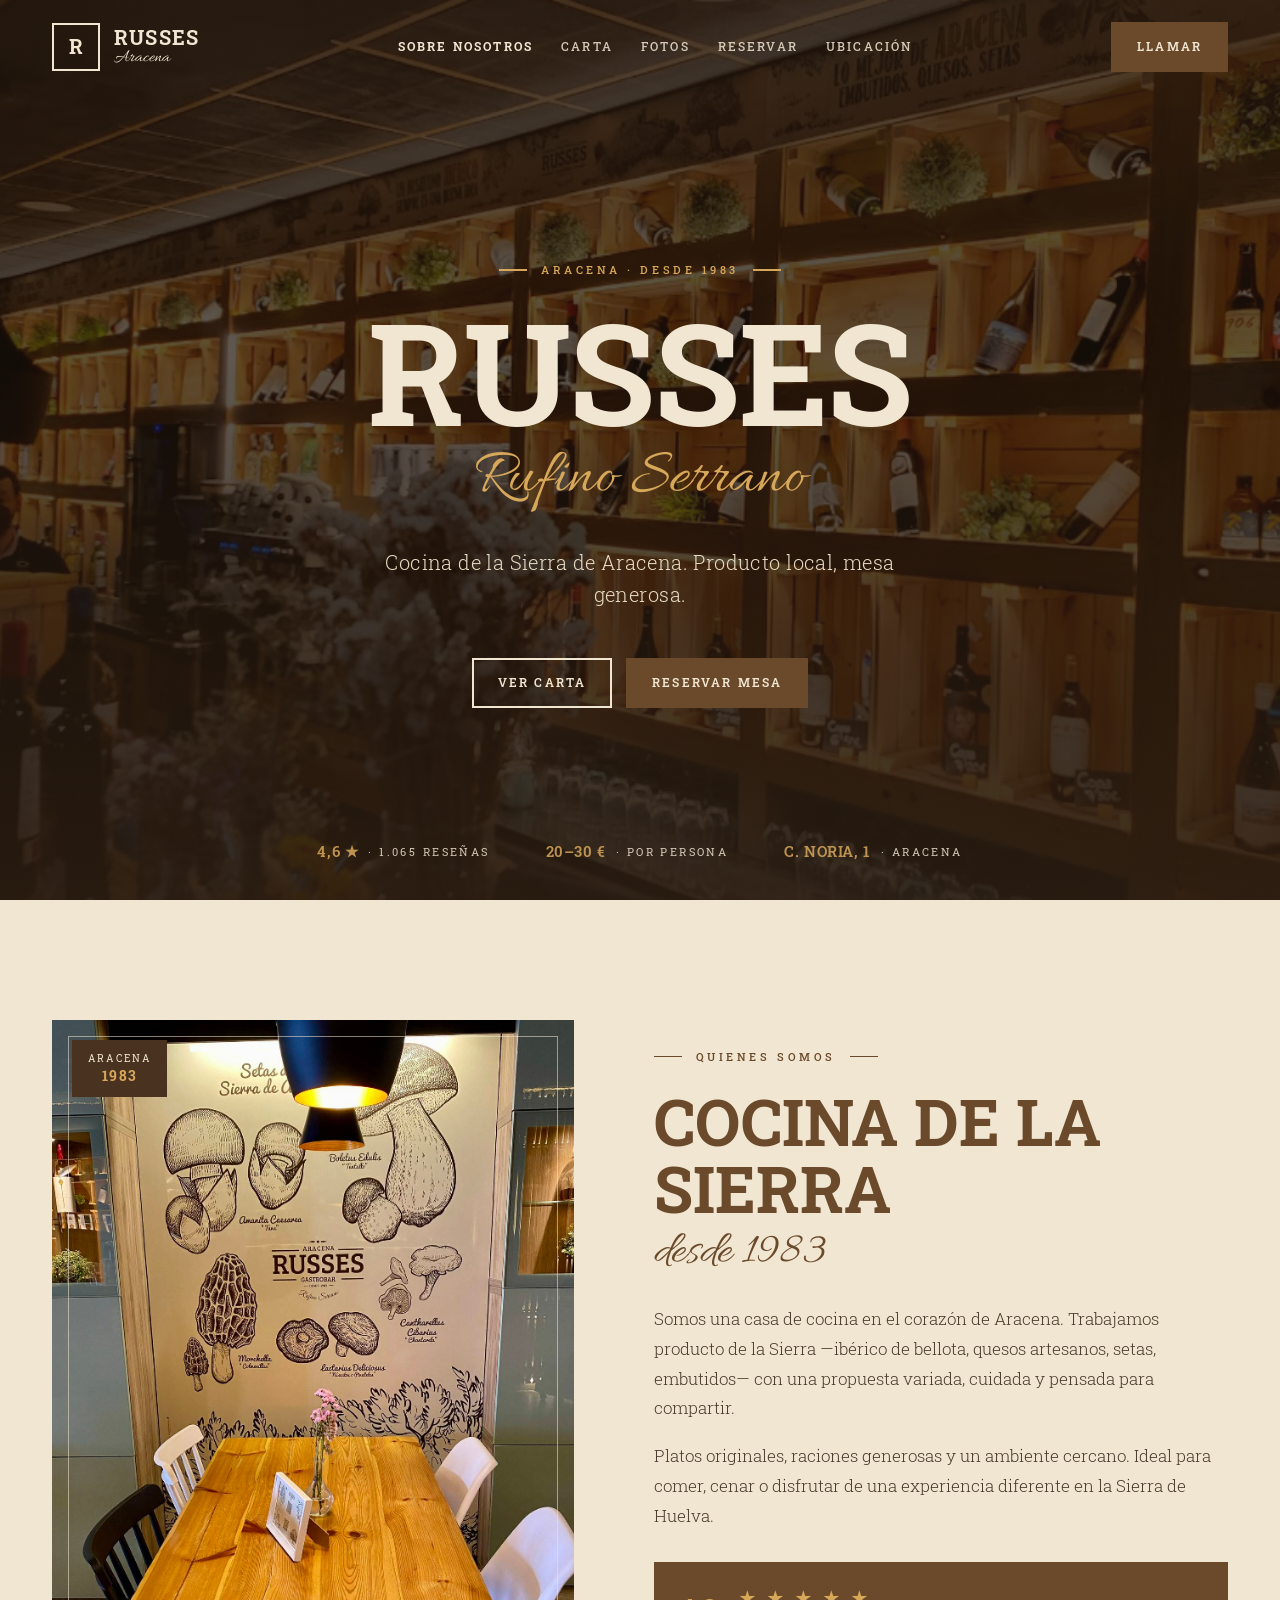
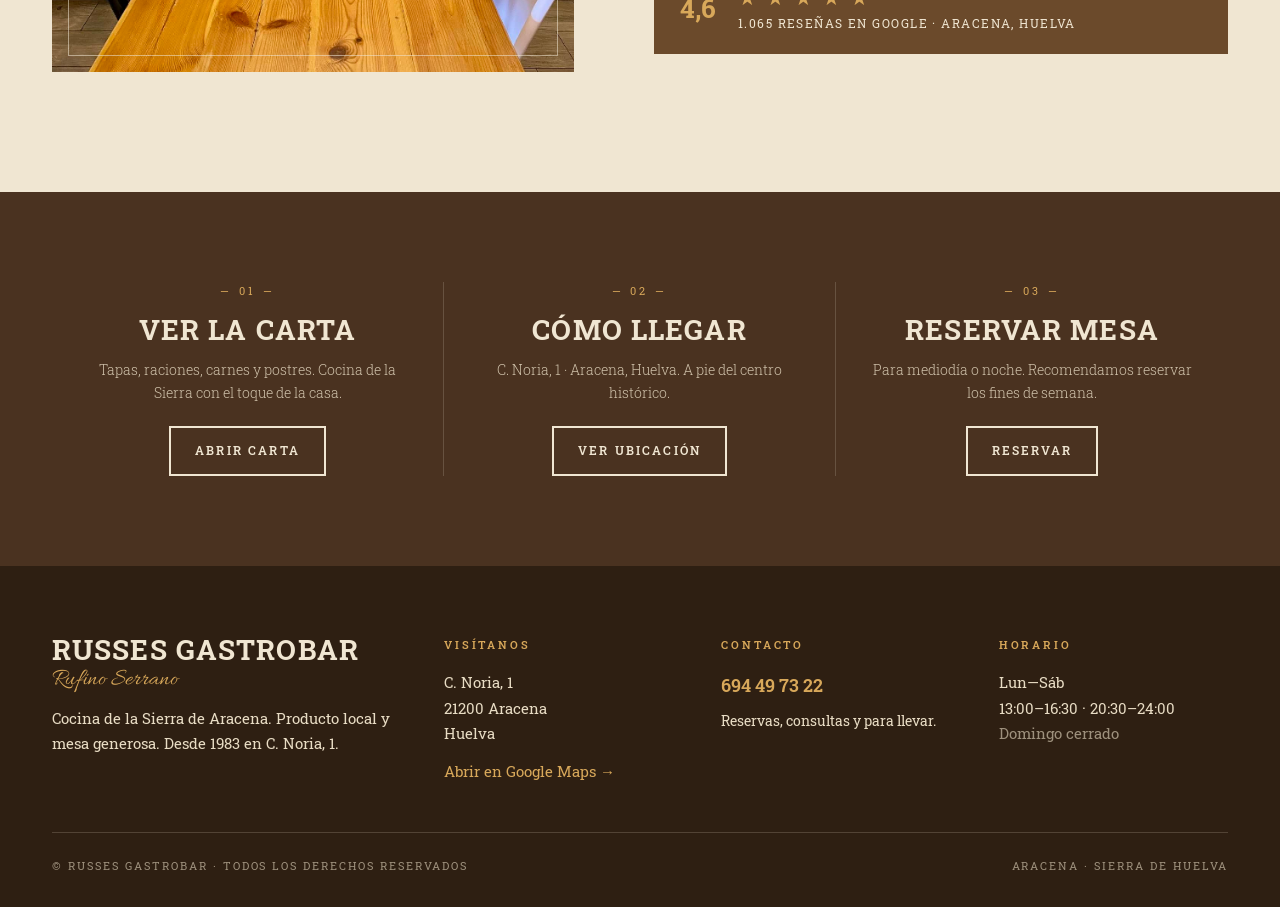
==== commit 903a057b: "Actualización web: nuevas páginas, imágenes y estilos Co-Authored-By: Claude Sonnet 4.6 <noreply@ant" ====
--- a/index.html
+++ b/index.html
@@ -4,31 +4,24 @@
 <meta charset="UTF-8" />
 <meta name="viewport" content="width=device-width, initial-scale=1.0" />
 <title>Russes Gastrobar | Restaurante en Aracena, Huelva</title>
-<meta name="description" content="Russes Gastrobar en Aracena, Huelva. Cocina elaborada, carta variada, platos originales y ambiente acogedor. Visítanos en C. Noria, 1 o llama al 694 49 73 22." />
+<meta name="description" content="Russes Gastrobar en Aracena, Huelva. Cocina elaborada, carta variada, platos originales y ambiente acogedor. C. Noria, 1 · 694 49 73 22." />
 <meta name="keywords" content="Russes Gastrobar, restaurante en Aracena, gastrobar en Aracena, comer en Aracena, restaurante Huelva, tapas Aracena, cocina elaborada Aracena, Russes Aracena" />
-<meta name="author" content="Russes Gastrobar" />
 <meta name="geo.region" content="ES-H" />
 <meta name="geo.placename" content="Aracena, Huelva" />
-<meta name="geo.position" content="37.8920;-6.5634" />
-<meta name="ICBM" content="37.8920, -6.5634" />
-
-<!-- Open Graph -->
 <meta property="og:title" content="Russes Gastrobar | Restaurante en Aracena, Huelva" />
-<meta property="og:description" content="Cocina elaborada, carta variada y ambiente acogedor en el corazón de Aracena." />
-<meta property="og:type" content="restaurant.restaurant" />
+<meta property="og:description" content="Cocina elaborada y ambiente acogedor en el corazón de Aracena." />
+<meta property="og:type" content="restaurant" />
 <meta property="og:locale" content="es_ES" />
-
-<link rel="preconnect" href="https://fonts.googleapis.com" />
-<link rel="preconnect" href="https://fonts.gstatic.com" crossorigin />
-<link href="https://fonts.googleapis.com/css2?family=Cormorant+Garamond:ital,wght@0,400;0,500;0,600;0,700;1,400;1,500&family=Inter:wght@300;400;500;600&family=JetBrains+Mono:wght@400;500&display=swap" rel="stylesheet" />
-
-<!-- Schema.org Restaurant -->
+<link rel="preconnect" href="https://fonts.googleapis.com">
+<link rel="preconnect" href="https://fonts.gstatic.com" crossorigin>
+<link href="https://fonts.googleapis.com/css2?family=Roboto+Slab:wght@300;400;500;600;700;800&family=Allura&family=Inter:wght@300;400;500;600;700&display=swap" rel="stylesheet">
+<link rel="stylesheet" href="styles.css">
 <script type="application/ld+json">
 {
   "@context": "https://schema.org",
   "@type": "Restaurant",
   "name": "Russes Gastrobar",
-  "image": "",
+  "image": "images/interior-bar.png",
   "address": {
     "@type": "PostalAddress",
     "streetAddress": "C. Noria, 1",
@@ -37,1374 +30,270 @@
     "postalCode": "21200",
     "addressCountry": "ES"
   },
-  "geo": {
-    "@type": "GeoCoordinates",
-    "latitude": 37.8920,
-    "longitude": -6.5634
-  },
+  "geo": { "@type": "GeoCoordinates", "latitude": 37.8924, "longitude": -6.5605 },
   "telephone": "+34694497322",
-  "servesCuisine": ["Española", "Tapas", "Cocina de autor"],
-  "priceRange": "20€ - 30€",
-  "url": "",
-  "hasMap": "https://www.google.com/maps/search/?api=1&query=Russes+Gastrobar+Aracena",
-  "aggregateRating": {
-    "@type": "AggregateRating",
-    "ratingValue": "4.6",
-    "reviewCount": "1065"
-  },
+  "priceRange": "20-30 €",
+  "servesCuisine": ["Española", "Mediterránea", "Cocina de autor", "Tapas"],
+  "url": "https://russesgastrobar.com",
   "openingHoursSpecification": [
-    { "@type": "OpeningHoursSpecification", "dayOfWeek": "Monday", "opens": "13:00", "closes": "16:30" },
-    { "@type": "OpeningHoursSpecification", "dayOfWeek": "Monday", "opens": "20:30", "closes": "00:00" },
+    { "@type": "OpeningHoursSpecification", "dayOfWeek": ["Monday","Saturday"], "opens": "13:00", "closes": "16:30" },
     { "@type": "OpeningHoursSpecification", "dayOfWeek": ["Tuesday","Wednesday","Thursday","Friday"], "opens": "13:00", "closes": "16:00" },
-    { "@type": "OpeningHoursSpecification", "dayOfWeek": ["Tuesday","Wednesday","Thursday","Friday"], "opens": "20:30", "closes": "00:00" },
-    { "@type": "OpeningHoursSpecification", "dayOfWeek": "Saturday", "opens": "13:00", "closes": "16:30" },
-    { "@type": "OpeningHoursSpecification", "dayOfWeek": "Saturday", "opens": "20:30", "closes": "00:00" }
+    { "@type": "OpeningHoursSpecification", "dayOfWeek": ["Monday","Tuesday","Wednesday","Thursday","Friday","Saturday"], "opens": "20:30", "closes": "24:00" }
   ],
-  "acceptsReservations": "False"
+  "aggregateRating": { "@type": "AggregateRating", "ratingValue": "4.6", "reviewCount": "1065" },
+  "hasMenu": "carta.html"
 }
 </script>
-
 <style>
-  :root {
-    --bg: #14110e;
-    --bg-2: #1a1714;
-    --cream: #f4ede0;
-    --cream-soft: #ebe2d1;
-    --beige: #e8dcc4;
-    --gold: #c9a961;
-    --gold-soft: #b89651;
-    --olive: #5a6240;
-    --ink: #1a1714;
-    --muted: #8a8071;
-    --rule: rgba(244, 237, 224, 0.14);
-    --serif: 'Cormorant Garamond', 'Times New Roman', serif;
-    --sans: 'Inter', system-ui, sans-serif;
-    --mono: 'JetBrains Mono', ui-monospace, monospace;
-  }
-
-  * { box-sizing: border-box; margin: 0; padding: 0; }
-
-  html { scroll-behavior: smooth; }
-
-  body {
-    font-family: var(--sans);
-    background: var(--cream);
-    color: var(--ink);
-    font-size: 16px;
-    line-height: 1.6;
-    -webkit-font-smoothing: antialiased;
-    overflow-x: hidden;
-  }
-
-  img { max-width: 100%; display: block; }
-
-  a { color: inherit; text-decoration: none; }
-
-  .container {
-    max-width: 1280px;
-    margin: 0 auto;
-    padding: 0 32px;
-  }
-
-  /* === Eyebrow / labels === */
-  .eyebrow {
-    font-family: var(--mono);
-    font-size: 11px;
-    letter-spacing: 0.18em;
-    text-transform: uppercase;
-    color: var(--gold-soft);
-    display: inline-flex;
-    align-items: center;
-    gap: 10px;
-  }
-  .eyebrow::before {
-    content: "";
-    width: 24px;
-    height: 1px;
-    background: var(--gold-soft);
-  }
-
-  .display {
-    font-family: var(--serif);
-    font-weight: 500;
-    line-height: 1.02;
-    letter-spacing: -0.01em;
-  }
-
-  /* === Header === */
-  header.nav {
-    position: fixed;
-    top: 0; left: 0; right: 0;
-    z-index: 100;
-    background: rgba(20, 17, 14, 0.0);
-    backdrop-filter: blur(0px);
-    transition: background 0.4s ease, backdrop-filter 0.4s ease, padding 0.3s ease;
-    padding: 22px 0;
-  }
-  header.nav.scrolled {
-    background: rgba(20, 17, 14, 0.85);
-    backdrop-filter: blur(14px);
-    padding: 14px 0;
-    border-bottom: 1px solid var(--rule);
-  }
-  header.nav .container {
-    display: flex;
-    align-items: center;
-    justify-content: space-between;
-  }
-
-  .brand {
-    display: flex;
-    align-items: center;
-    gap: 14px;
-    color: var(--cream);
-  }
-  .brand-mark {
-    width: 42px;
-    height: 42px;
-    border: 1px solid var(--gold);
-    border-radius: 50%;
-    display: grid;
-    place-items: center;
-    font-family: var(--serif);
-    font-size: 22px;
-    font-weight: 600;
-    color: var(--gold);
-    font-style: italic;
-  }
-  .brand-text {
-    display: flex;
-    flex-direction: column;
-    line-height: 1;
-  }
-  .brand-text .name {
-    font-family: var(--serif);
-    font-size: 22px;
-    font-weight: 600;
-    letter-spacing: 0.04em;
-  }
-  .brand-text .sub {
-    font-family: var(--mono);
-    font-size: 9px;
-    letter-spacing: 0.32em;
-    text-transform: uppercase;
-    color: var(--gold);
-    margin-top: 4px;
-  }
-
-  nav.links {
-    display: flex;
-    gap: 36px;
-    align-items: center;
-  }
-  nav.links a {
-    font-family: var(--mono);
-    font-size: 11px;
-    letter-spacing: 0.16em;
-    text-transform: uppercase;
-    color: var(--cream);
-    opacity: 0.78;
-    transition: opacity 0.2s, color 0.2s;
-  }
-  nav.links a:hover { opacity: 1; color: var(--gold); }
-
-  .btn {
-    font-family: var(--mono);
-    font-size: 11px;
-    letter-spacing: 0.16em;
-    text-transform: uppercase;
-    padding: 12px 22px;
-    border: 1px solid var(--gold);
-    background: var(--gold);
-    color: var(--ink);
-    cursor: pointer;
-    transition: all 0.25s ease;
-    display: inline-flex;
-    align-items: center;
-    gap: 10px;
-    text-decoration: none;
-  }
-  .btn:hover {
-    background: transparent;
-    color: var(--gold);
-  }
-  .btn.ghost {
-    background: transparent;
-    color: var(--cream);
-    border-color: var(--cream);
-  }
-  .btn.ghost:hover {
-    background: var(--cream);
-    color: var(--ink);
-  }
-  .btn.dark {
-    background: var(--ink);
-    color: var(--cream);
-    border-color: var(--ink);
-  }
-  .btn.dark:hover {
-    background: transparent;
-    color: var(--ink);
-  }
-
-  .menu-toggle {
-    display: none;
-    background: transparent;
-    border: 1px solid var(--cream);
-    color: var(--cream);
-    width: 42px;
-    height: 42px;
-    cursor: pointer;
-    align-items: center;
-    justify-content: center;
-  }
-  .menu-toggle svg { width: 18px; height: 18px; }
-
-  /* === Hero === */
-  .hero {
-    position: relative;
-    min-height: 100vh;
-    background: var(--bg);
-    color: var(--cream);
-    overflow: hidden;
-    display: flex;
-    align-items: center;
-  }
-  .hero-bg {
-    position: absolute;
-    inset: 0;
-    background-image: url('images/interior-bar.png');
-    background-size: cover;
-    background-position: center;
-    filter: brightness(0.55) saturate(0.9);
-  }
-  .hero-bg::after {
-    content: "";
-    position: absolute;
-    inset: 0;
-    background:
-      linear-gradient(180deg, rgba(20,17,14,0.55) 0%, rgba(20,17,14,0.35) 40%, rgba(20,17,14,0.92) 100%),
-      radial-gradient(ellipse at 30% 50%, rgba(20,17,14,0.0) 0%, rgba(20,17,14,0.6) 80%);
-  }
-
-  .hero-inner {
-    position: relative;
-    z-index: 2;
-    width: 100%;
-    padding: 160px 0 80px;
-  }
-  .hero-grid {
-    display: grid;
-    grid-template-columns: 1.4fr 1fr;
-    gap: 80px;
-    align-items: end;
-  }
-
-  .hero h1 {
-    font-family: var(--serif);
-    font-size: clamp(64px, 11vw, 168px);
-    font-weight: 500;
-    line-height: 0.92;
-    letter-spacing: -0.02em;
-    margin: 28px 0 32px;
-  }
-  .hero h1 em {
-    font-style: italic;
-    color: var(--gold);
-    font-weight: 400;
-  }
-  .hero p.lede {
-    font-family: var(--serif);
-    font-size: clamp(20px, 1.8vw, 26px);
-    font-style: italic;
-    color: var(--cream-soft);
-    max-width: 540px;
-    line-height: 1.45;
-    font-weight: 400;
-  }
-
-  .hero-cta {
-    display: flex;
-    gap: 16px;
-    margin-top: 44px;
-    flex-wrap: wrap;
-  }
-
-  .hero-meta {
-    display: flex;
-    flex-direction: column;
-    gap: 24px;
-    border-left: 1px solid var(--rule);
-    padding-left: 32px;
-  }
-  .hero-meta-item {
-    display: flex;
-    flex-direction: column;
-    gap: 6px;
-  }
-  .hero-meta-item .lbl {
-    font-family: var(--mono);
-    font-size: 10px;
-    letter-spacing: 0.22em;
-    text-transform: uppercase;
-    color: var(--gold);
-  }
-  .hero-meta-item .val {
-    font-family: var(--serif);
-    font-size: 22px;
-    font-weight: 500;
-    color: var(--cream);
-  }
-  .hero-meta-item .val small {
-    font-family: var(--sans);
-    font-size: 12px;
-    color: var(--muted);
-    margin-left: 6px;
-  }
-
-  .stars {
-    color: var(--gold);
-    letter-spacing: 2px;
-  }
-
-  /* Scroll indicator */
-  .scroll-hint {
-    position: absolute;
-    bottom: 32px;
-    left: 50%;
-    transform: translateX(-50%);
-    z-index: 3;
-    display: flex;
-    flex-direction: column;
-    align-items: center;
-    gap: 12px;
-    color: var(--cream);
-    opacity: 0.6;
-    font-family: var(--mono);
-    font-size: 10px;
-    letter-spacing: 0.2em;
-    text-transform: uppercase;
-  }
-  .scroll-hint .line {
-    width: 1px;
-    height: 36px;
-    background: var(--cream);
-    animation: dropline 2.2s ease-in-out infinite;
-    transform-origin: top;
-  }
-  @keyframes dropline {
-    0% { transform: scaleY(0); transform-origin: top; }
-    50% { transform: scaleY(1); transform-origin: top; }
-    51% { transform-origin: bottom; }
-    100% { transform: scaleY(0); transform-origin: bottom; }
-  }
-
-  /* === Sections === */
-  section {
-    padding: 120px 0;
-  }
-  section.dark {
-    background: var(--bg);
-    color: var(--cream);
-  }
-  section.beige {
-    background: var(--beige);
-  }
-
-  .section-head {
-    display: grid;
-    grid-template-columns: 1fr 2fr;
-    gap: 60px;
-    margin-bottom: 80px;
-    align-items: end;
-  }
-  .section-head h2 {
-    font-family: var(--serif);
-    font-size: clamp(40px, 5vw, 72px);
-    font-weight: 500;
-    line-height: 1.0;
-    letter-spacing: -0.02em;
-  }
-  .section-head h2 em {
-    font-style: italic;
-    color: var(--gold-soft);
-    font-weight: 400;
-  }
-  .section-head p {
-    font-family: var(--serif);
-    font-size: 20px;
-    line-height: 1.5;
-    color: var(--ink);
-    opacity: 0.8;
-  }
-  section.dark .section-head p { color: var(--cream-soft); opacity: 0.85; }
-
-  /* === About === */
-  .about-grid {
-    display: grid;
-    grid-template-columns: 1fr 1fr;
-    gap: 80px;
-    align-items: center;
-  }
-  .about-text p {
-    font-family: var(--serif);
-    font-size: 22px;
-    line-height: 1.55;
-    margin-bottom: 28px;
-  }
-  .about-text p:first-child::first-letter {
-    font-size: 72px;
-    font-weight: 600;
-    float: left;
-    line-height: 0.85;
-    margin: 4px 12px 0 0;
-    color: var(--gold-soft);
-    font-style: italic;
-  }
-  .rating-card {
-    margin-top: 32px;
-    padding: 28px 32px;
-    border: 1px solid var(--rule);
-    border-color: rgba(26, 23, 20, 0.15);
-    display: flex;
-    align-items: center;
-    gap: 24px;
-    background: rgba(255,255,255,0.4);
-  }
-  .rating-card .num {
-    font-family: var(--serif);
-    font-size: 56px;
-    font-weight: 600;
-    line-height: 1;
-    color: var(--ink);
-  }
-  .rating-card .stars { font-size: 18px; }
-  .rating-card .desc {
-    font-family: var(--mono);
-    font-size: 11px;
-    letter-spacing: 0.14em;
-    text-transform: uppercase;
-    color: var(--muted);
-    margin-top: 4px;
-  }
-
-  .about-image {
-    position: relative;
-    aspect-ratio: 4/5;
-    overflow: hidden;
-  }
-  .about-image img {
-    width: 100%;
-    height: 100%;
-    object-fit: cover;
-  }
-  .about-image::after {
-    content: "RUSSES";
-    position: absolute;
-    bottom: 16px;
-    right: 16px;
-    font-family: var(--serif);
-    font-style: italic;
-    font-weight: 500;
-    font-size: 14px;
-    letter-spacing: 0.4em;
-    color: var(--cream);
-    background: rgba(20,17,14,0.7);
-    padding: 8px 14px;
-  }
-
-  /* === Dishes === */
-  .dishes-grid {
-    display: grid;
-    grid-template-columns: repeat(3, 1fr);
-    gap: 1px;
-    background: var(--rule);
-    border: 1px solid var(--rule);
-  }
-  .dish {
-    background: var(--bg);
-    padding: 0;
-    cursor: pointer;
-    position: relative;
-    transition: background 0.3s;
-    overflow: hidden;
-  }
-  .dish:hover { background: var(--bg-2); }
-
-  .dish-img {
-    aspect-ratio: 4/5;
-    position: relative;
-    overflow: hidden;
-    background: var(--bg-2);
-  }
-  .dish-img img {
-    width: 100%;
-    height: 100%;
-    object-fit: cover;
-    transition: transform 0.7s ease, filter 0.4s;
-  }
-  .dish:hover .dish-img img {
-    transform: scale(1.06);
-  }
-  .dish-num {
-    position: absolute;
-    top: 16px;
-    left: 16px;
-    font-family: var(--mono);
-    font-size: 10px;
-    letter-spacing: 0.18em;
-    color: var(--gold);
-    z-index: 2;
-    background: rgba(20,17,14,0.6);
-    padding: 4px 8px;
-  }
-
-  .dish-body {
-    padding: 24px;
-  }
-  .dish-tag {
-    font-family: var(--mono);
-    font-size: 9px;
-    letter-spacing: 0.22em;
-    text-transform: uppercase;
-    color: var(--gold);
-    margin-bottom: 10px;
-  }
-  .dish h3 {
-    font-family: var(--serif);
-    font-size: 22px;
-    font-weight: 500;
-    line-height: 1.15;
-    color: var(--cream);
-    margin-bottom: 8px;
-  }
-  .dish p {
-    font-size: 13px;
-    line-height: 1.55;
-    color: var(--muted);
-  }
-  .dish .price {
-    margin-top: 14px;
-    font-family: var(--serif);
-    font-style: italic;
-    font-size: 18px;
-    color: var(--gold);
-  }
-
-  .dish.more-tile {
-    display: flex;
-    flex-direction: column;
-    justify-content: center;
-    align-items: center;
-    text-align: center;
-    padding: 48px 28px;
-    gap: 18px;
-    min-height: 100%;
-  }
-  .dish.more-tile h3 {
-    font-family: var(--serif);
-    color: var(--cream);
-    font-size: 24px;
-    font-style: italic;
-    line-height: 1.2;
-    max-width: 220px;
-    margin: 0;
-  }
-  .dish.more-tile .dish-tag { margin: 0; }
-  .dish.more-tile .btn { font-size: 10px; }
-
-  /* === Carta === */
-  .carta-section {
-    background: var(--bg);
-    color: var(--cream);
-    padding: 120px 0;
-  }
-  .carta-grid {
-    display: grid;
-    grid-template-columns: 1fr 1fr 1fr;
-    gap: 24px;
-    margin: 60px 0 48px;
-  }
-  .carta-card {
-    aspect-ratio: 3/4;
-    overflow: hidden;
-    background: var(--bg-2);
-    cursor: pointer;
-    position: relative;
-    border: 1px solid var(--rule);
-    transition: border-color 0.3s;
-  }
-  .carta-card:hover { border-color: var(--gold); }
-  .carta-card img {
-    width: 100%;
-    height: 100%;
-    object-fit: cover;
-    transition: transform 0.6s ease;
-  }
-  .carta-card:hover img { transform: scale(1.04); }
-  .carta-card-label {
-    position: absolute;
-    bottom: 16px;
-    left: 16px;
-    right: 16px;
-    font-family: var(--mono);
-    font-size: 10px;
-    letter-spacing: 0.2em;
-    text-transform: uppercase;
-    color: var(--cream);
-    background: rgba(20,17,14,0.85);
-    padding: 10px 14px;
-    display: flex;
-    justify-content: space-between;
-    align-items: center;
-  }
-  .carta-card-label .arrow {
-    color: var(--gold);
-    transition: transform 0.3s;
-  }
-  .carta-card:hover .arrow { transform: translateX(4px); }
-
-  .carta-cta {
-    text-align: center;
-    margin-top: 48px;
-  }
-
-  /* === Gallery === */
-  .gallery {
-    display: grid;
-    grid-template-columns: repeat(12, 1fr);
-    grid-auto-rows: 120px;
-    gap: 12px;
-    margin-top: 60px;
-  }
-  .g-item { overflow: hidden; position: relative; background: var(--beige); }
-  .g-item img {
-    width: 100%;
-    height: 100%;
-    object-fit: cover;
-    transition: transform 0.6s ease;
-  }
-  .g-item:hover img { transform: scale(1.05); }
-
-  .g-1 { grid-column: span 5; grid-row: span 3; }
-  .g-2 { grid-column: span 4; grid-row: span 2; }
-  .g-3 { grid-column: span 3; grid-row: span 2; }
-  .g-4 { grid-column: span 3; grid-row: span 2; }
-  .g-5 { grid-column: span 4; grid-row: span 2; }
-  .g-6 { grid-column: span 5; grid-row: span 3; }
-  .g-7 { grid-column: span 4; grid-row: span 2; }
-  .g-8 { grid-column: span 3; grid-row: span 2; }
-
-  /* === Hours === */
-  .hours-wrap {
-    display: grid;
-    grid-template-columns: 1fr 1fr;
-    gap: 80px;
-    align-items: start;
-  }
-  .hours-list {
-    border-top: 1px solid var(--rule);
-  }
-  section.dark .hours-list { border-top-color: var(--rule); }
-  .hours-row {
-    display: grid;
-    grid-template-columns: 1fr 2fr auto;
-    align-items: baseline;
-    padding: 22px 0;
-    border-bottom: 1px solid var(--rule);
-    gap: 24px;
-  }
-  .hours-row .day {
-    font-family: var(--serif);
-    font-size: 24px;
-    font-weight: 500;
-  }
-  .hours-row .times {
-    font-family: var(--mono);
-    font-size: 13px;
-    letter-spacing: 0.06em;
-    color: var(--cream-soft);
-  }
-  .hours-row .badge {
-    font-family: var(--mono);
-    font-size: 9px;
-    letter-spacing: 0.18em;
-    text-transform: uppercase;
-    padding: 4px 10px;
-    border: 1px solid var(--gold);
-    color: var(--gold);
-  }
-  .hours-row.closed .day,
-  .hours-row.closed .times { opacity: 0.4; }
-  .hours-row.closed .badge {
-    border-color: var(--muted);
-    color: var(--muted);
-  }
-  .hours-row.today .day { color: var(--gold); }
-
-  .hours-side h3 {
-    font-family: var(--serif);
-    font-size: 32px;
-    font-weight: 500;
-    margin-bottom: 16px;
-    line-height: 1.15;
-  }
-  .hours-side p {
-    color: var(--cream-soft);
-    font-family: var(--serif);
-    font-size: 19px;
-    font-style: italic;
-    line-height: 1.5;
-    margin-bottom: 32px;
-  }
-
-  /* === Location === */
-  .location-grid {
-    display: grid;
-    grid-template-columns: 1fr 1.4fr;
-    gap: 60px;
-    align-items: stretch;
-  }
-  .map-frame {
-    aspect-ratio: 4/3;
-    width: 100%;
-    border: none;
-    background: var(--beige);
-    filter: grayscale(0.3) contrast(1.05);
-  }
-  .address-card h3 {
-    font-family: var(--serif);
-    font-size: 36px;
-    font-weight: 500;
-    line-height: 1.1;
-    margin-bottom: 8px;
-  }
-  .address-card .addr {
-    font-family: var(--serif);
-    font-size: 22px;
-    font-style: italic;
-    color: var(--ink);
-    opacity: 0.75;
-    margin-bottom: 32px;
-  }
-  .address-detail {
-    display: grid;
-    grid-template-columns: 1fr;
-    gap: 0;
-    margin-bottom: 32px;
-    border-top: 1px solid rgba(26,23,20,0.15);
-  }
-  .address-detail-row {
-    display: grid;
-    grid-template-columns: 100px 1fr;
-    padding: 18px 0;
-    border-bottom: 1px solid rgba(26,23,20,0.15);
-    align-items: baseline;
-    gap: 24px;
-  }
-  .address-detail-row .lbl {
-    font-family: var(--mono);
-    font-size: 10px;
-    letter-spacing: 0.2em;
-    text-transform: uppercase;
-    color: var(--muted);
-  }
-  .address-detail-row .val {
-    font-family: var(--serif);
-    font-size: 18px;
-  }
-  .address-cta { display: flex; gap: 12px; flex-wrap: wrap; }
-
-  /* === Contact === */
-  .contact-section {
-    background: var(--bg);
-    color: var(--cream);
-    text-align: center;
-    padding: 140px 0;
-    position: relative;
-    overflow: hidden;
-  }
-  .contact-section::before {
-    content: "";
-    position: absolute;
-    inset: 0;
-    background-image: url('images/interior-mesa.png');
-    background-size: cover;
-    background-position: center;
-    opacity: 0.12;
-    filter: blur(2px);
-  }
-  .contact-inner { position: relative; z-index: 2; max-width: 760px; margin: 0 auto; }
-  .contact-section h2 {
-    font-family: var(--serif);
-    font-size: clamp(48px, 6vw, 88px);
-    font-weight: 500;
-    line-height: 1.0;
-    letter-spacing: -0.02em;
-    margin: 24px 0 28px;
-  }
-  .contact-section h2 em { font-style: italic; color: var(--gold); font-weight: 400; }
-  .contact-section p {
-    font-family: var(--serif);
-    font-size: 22px;
-    font-style: italic;
-    color: var(--cream-soft);
-    margin-bottom: 40px;
-    line-height: 1.5;
-  }
-  .phone-display {
-    font-family: var(--serif);
-    font-size: clamp(40px, 5vw, 64px);
-    font-weight: 500;
-    color: var(--gold);
-    margin: 24px 0 36px;
-    letter-spacing: 0.02em;
-  }
-
-  /* === Footer === */
-  footer {
-    background: #0e0c0a;
-    color: var(--cream);
-    padding: 80px 0 40px;
-  }
-  .footer-grid {
-    display: grid;
-    grid-template-columns: 1.4fr 1fr 1fr 1fr;
-    gap: 60px;
-    padding-bottom: 60px;
-    border-bottom: 1px solid var(--rule);
-  }
-  .footer-grid h4 {
-    font-family: var(--mono);
-    font-size: 10px;
-    letter-spacing: 0.22em;
-    text-transform: uppercase;
-    color: var(--gold);
-    margin-bottom: 20px;
-  }
-  .footer-grid p, .footer-grid a {
-    font-family: var(--serif);
-    font-size: 17px;
-    color: var(--cream-soft);
-    line-height: 1.7;
-    display: block;
-  }
-  .footer-grid a:hover { color: var(--gold); }
-
-  .footer-brand .name {
-    font-family: var(--serif);
-    font-size: 32px;
-    font-weight: 500;
-    color: var(--cream);
-    line-height: 1;
-    margin-bottom: 8px;
-  }
-  .footer-brand .name em { font-style: italic; color: var(--gold); }
-  .footer-brand .since {
-    font-family: var(--mono);
-    font-size: 10px;
-    letter-spacing: 0.32em;
-    color: var(--gold);
-    margin-bottom: 18px;
-  }
-
-  .footer-bottom {
-    padding-top: 32px;
-    display: flex;
-    justify-content: space-between;
-    align-items: center;
-    flex-wrap: wrap;
-    gap: 16px;
-  }
-  .footer-bottom p {
-    font-family: var(--mono);
-    font-size: 10px;
-    letter-spacing: 0.18em;
-    text-transform: uppercase;
-    color: var(--muted);
-  }
-
-  /* === Mobile menu drawer === */
-  .mobile-menu {
-    position: fixed;
-    inset: 0;
-    background: var(--bg);
-    z-index: 99;
-    display: none;
-    flex-direction: column;
-    padding: 100px 32px 32px;
-  }
-  .mobile-menu.open { display: flex; }
-  .mobile-menu a {
-    font-family: var(--serif);
-    font-size: 32px;
-    color: var(--cream);
-    padding: 18px 0;
-    border-bottom: 1px solid var(--rule);
-  }
-  .mobile-menu a:hover { color: var(--gold); }
-
-  /* === Responsive === */
-  @media (max-width: 960px) {
-    nav.links { display: none; }
-    .menu-toggle { display: inline-flex; }
-    header.nav .btn:not(.menu-toggle) { display: none; }
-
-    .hero-grid { grid-template-columns: 1fr; gap: 48px; }
-    .hero-meta { border-left: none; border-top: 1px solid var(--rule); padding-left: 0; padding-top: 32px; flex-direction: row; flex-wrap: wrap; gap: 32px; }
-    .section-head { grid-template-columns: 1fr; gap: 24px; margin-bottom: 48px; }
-    .about-grid { grid-template-columns: 1fr; gap: 48px; }
-    .about-image { aspect-ratio: 4/3; }
-    .dishes-grid { grid-template-columns: 1fr 1fr; }
-    .carta-grid { grid-template-columns: 1fr; }
-    .gallery { grid-template-columns: repeat(6, 1fr); grid-auto-rows: 100px; }
-    .g-1 { grid-column: span 6; grid-row: span 2; }
-    .g-2, .g-3, .g-4, .g-5, .g-6, .g-7, .g-8 { grid-column: span 3; grid-row: span 2; }
-    .hours-wrap { grid-template-columns: 1fr; gap: 48px; }
-    .location-grid { grid-template-columns: 1fr; gap: 32px; }
-    .footer-grid { grid-template-columns: 1fr 1fr; gap: 40px; }
-    section { padding: 80px 0; }
-    .container { padding: 0 24px; }
-  }
-  @media (max-width: 560px) {
-    .dishes-grid { grid-template-columns: 1fr; }
-    .footer-grid { grid-template-columns: 1fr; }
-    .hours-row { grid-template-columns: 1fr auto; }
-    .hours-row .badge { grid-column: 2; }
-    .hours-row .times { grid-column: 1 / -1; }
-  }
-
-  /* Reveal on scroll */
-  .reveal {
-    opacity: 0;
-    transform: translateY(24px);
-    transition: opacity 0.8s ease, transform 0.8s ease;
-  }
-  .reveal.in {
-    opacity: 1;
-    transform: translateY(0);
-  }
+/* === Home: Hero === */
+.hero {
+  position: relative; min-height: 100vh;
+  display: grid; align-items: center;
+  color: var(--paper); overflow: hidden;
+  padding: 140px 0 80px;
+}
+.hero::before {
+  content: ""; position: absolute; inset: 0;
+  background: url('images/interior-bar.png') center/cover;
+  filter: brightness(0.5) contrast(1.05) saturate(1.05);
+  z-index: 0;
+}
+.hero::after {
+  content: ""; position: absolute; inset: 0;
+  background: linear-gradient(180deg, rgba(46,31,18,0.65) 0%, rgba(46,31,18,0.4) 40%, rgba(46,31,18,0.85) 100%);
+  z-index: 1;
+}
+.hero-inner { position: relative; z-index: 2; text-align: center; max-width: 920px; margin: 0 auto; }
+.hero .eyebrow { color: var(--gold); margin-bottom: 28px; }
+.hero .eyebrow::before, .hero .eyebrow::after { background: var(--gold); }
+.hero h1 {
+  font-family: var(--slab);
+  font-size: clamp(64px, 11vw, 168px);
+  font-weight: 700; line-height: 0.92;
+  text-transform: uppercase; letter-spacing: -0.01em;
+  margin: 0;
+}
+.hero .signature {
+  font-family: var(--script);
+  font-size: clamp(38px, 5vw, 78px);
+  color: var(--gold); display: block;
+  line-height: 1; margin-top: 10px;
+}
+.hero .tagline {
+  font-family: var(--slab); font-weight: 300;
+  font-size: clamp(17px, 1.6vw, 21px);
+  color: var(--paper-soft); line-height: 1.55;
+  margin: 36px auto 0; max-width: 600px;
+  letter-spacing: 0.02em;
+}
+.hero-cta {
+  display: flex; gap: 14px; justify-content: center;
+  margin-top: 48px; flex-wrap: wrap;
+}
+.hero-meta {
+  position: absolute; bottom: 36px; left: 0; right: 0; z-index: 3;
+  display: flex; justify-content: center; gap: 56px;
+  flex-wrap: wrap; padding: 0 32px;
+}
+.hero-meta .item {
+  font-family: var(--slab); font-size: 11px;
+  letter-spacing: 0.22em; text-transform: uppercase;
+  color: var(--paper); opacity: 0.85;
+  display: flex; align-items: center; gap: 10px;
+}
+.hero-meta .item strong {
+  font-family: var(--slab); font-weight: 600;
+  font-size: 15px; letter-spacing: 0.04em;
+  color: var(--gold);
+}
+
+/* === Sobre === */
+.sobre-grid {
+  display: grid; grid-template-columns: 1fr 1.1fr;
+  gap: 80px; align-items: center;
+}
+.sobre-img {
+  position: relative; aspect-ratio: 4/5;
+  background: var(--paper-deep);
+  overflow: hidden;
+}
+.sobre-img img { width: 100%; height: 100%; object-fit: cover; }
+.sobre-img::after {
+  content: ""; position: absolute; inset: 16px;
+  border: 1.5px solid rgba(240,230,210,0.55);
+  pointer-events: none;
+}
+.sobre-img .seal {
+  position: absolute; top: 20px; left: 20px;
+  background: var(--bark-deep); color: var(--paper);
+  padding: 12px 16px; z-index: 2;
+  font-family: var(--slab); font-size: 10px;
+  letter-spacing: 0.22em; text-transform: uppercase;
+  text-align: center; line-height: 1.3;
+}
+.sobre-img .seal strong {
+  display: block; font-size: 14px; color: var(--gold);
+  letter-spacing: 0.1em; margin-top: 2px;
+}
+.sobre-text .eyebrow { margin-bottom: 22px; }
+.sobre-text h2 {
+  font-family: var(--slab);
+  font-size: clamp(40px, 5vw, 64px);
+  font-weight: 700; line-height: 1.05;
+  text-transform: uppercase;
+  color: var(--bark);
+  margin-bottom: 8px;
+}
+.sobre-text .signature {
+  font-family: var(--script);
+  font-size: clamp(32px, 3.6vw, 48px);
+  color: var(--bark); display: block;
+  line-height: 1; margin-bottom: 28px;
+}
+.sobre-text p {
+  font-family: var(--slab); font-weight: 300;
+  font-size: 17px; line-height: 1.75;
+  color: var(--ink); opacity: 0.85;
+  margin-bottom: 18px;
+}
+.rating-strip {
+  margin-top: 32px; padding: 22px 26px;
+  background: var(--bark); color: var(--paper);
+  display: flex; align-items: center; gap: 22px;
+}
+.rating-strip .stars { display: flex; gap: 3px; color: var(--gold); font-size: 18px; letter-spacing: 2px; }
+.rating-strip .num {
+  font-family: var(--slab); font-size: 26px; font-weight: 700;
+  color: var(--gold); line-height: 1;
+}
+.rating-strip .text {
+  font-family: var(--slab); font-size: 12px;
+  letter-spacing: 0.12em; text-transform: uppercase;
+  line-height: 1.5;
+}
+
+/* === CTA strip === */
+.cta-strip {
+  background: var(--bark-darker); color: var(--paper);
+  padding: 90px 0;
+  position: relative;
+}
+.cta-strip .container {
+  display: grid; grid-template-columns: 1fr 1fr 1fr;
+  gap: 0; align-items: center;
+}
+.cta-card {
+  text-align: center; padding: 0 32px;
+  border-right: 1px solid var(--rule-light);
+}
+.cta-card:last-child { border-right: none; }
+.cta-card .num {
+  font-family: var(--slab); font-size: 11px;
+  color: var(--gold); letter-spacing: 0.3em;
+  margin-bottom: 14px; display: block;
+}
+.cta-card h3 {
+  font-family: var(--slab); font-size: 28px;
+  font-weight: 700; text-transform: uppercase;
+  letter-spacing: 0.04em; line-height: 1.1;
+  margin-bottom: 14px;
+}
+.cta-card p {
+  font-family: var(--slab); font-weight: 300;
+  font-size: 14px; color: var(--paper-soft);
+  margin-bottom: 22px; line-height: 1.6;
+  opacity: 0.85;
+}
+
+@media (max-width: 960px) {
+  .sobre-grid { grid-template-columns: 1fr; gap: 48px; }
+  .hero-meta { gap: 32px; bottom: 24px; }
+  .cta-strip .container { grid-template-columns: 1fr; gap: 48px; }
+  .cta-card { border-right: none; border-bottom: 1px solid var(--rule-light); padding-bottom: 32px; }
+  .cta-card:last-child { border-bottom: none; padding-bottom: 0; }
+}
 </style>
 </head>
 <body>
-
-<!-- =========== HEADER =========== -->
-<header class="nav" id="nav">
+<div id="header-mount"></div>
+
+<!-- HERO -->
+<section class="hero" data-screen-label="01 Hero">
   <div class="container">
-    <a href="#top" class="brand" aria-label="Russes Gastrobar">
-      <span class="brand-mark">R</span>
-      <span class="brand-text">
-        <span class="name">Russes</span>
-        <span class="sub">Gastrobar · Aracena</span>
-      </span>
-    </a>
-    <nav class="links">
-      <a href="#inicio">Inicio</a>
-      <a href="#carta">Carta</a>
-      <a href="#galeria">Fotos</a>
-      <a href="#horario">Horario</a>
-      <a href="#ubicacion">Ubicación</a>
-      <a href="#contacto">Contacto</a>
-    </nav>
-    <a href="tel:+34694497322" class="btn">
-      <svg width="14" height="14" viewBox="0 0 24 24" fill="none" stroke="currentColor" stroke-width="2"><path d="M22 16.92v3a2 2 0 0 1-2.18 2 19.79 19.79 0 0 1-8.63-3.07 19.5 19.5 0 0 1-6-6 19.79 19.79 0 0 1-3.07-8.67A2 2 0 0 1 4.11 2h3a2 2 0 0 1 2 1.72 12.84 12.84 0 0 0 .7 2.81 2 2 0 0 1-.45 2.11L8.09 9.91a16 16 0 0 0 6 6l1.27-1.27a2 2 0 0 1 2.11-.45 12.84 12.84 0 0 0 2.81.7A2 2 0 0 1 22 16.92z"/></svg>
-      Llamar ahora
-    </a>
-    <button class="menu-toggle" aria-label="Menú" id="menuToggle">
-      <svg viewBox="0 0 24 24" fill="none" stroke="currentColor" stroke-width="2"><line x1="3" y1="6" x2="21" y2="6"/><line x1="3" y1="12" x2="21" y2="12"/><line x1="3" y1="18" x2="21" y2="18"/></svg>
-    </button>
-  </div>
-</header>
-
-<div class="mobile-menu" id="mobileMenu">
-  <a href="#inicio">Inicio</a>
-  <a href="#carta">Carta</a>
-  <a href="#galeria">Fotos</a>
-  <a href="#horario">Horario</a>
-  <a href="#ubicacion">Ubicación</a>
-  <a href="#contacto">Contacto</a>
-  <a href="tel:+34694497322" style="color: var(--gold);">Llamar 694 49 73 22</a>
-</div>
-
-<!-- =========== HERO =========== -->
-<section class="hero" id="inicio">
-  <div class="hero-bg"></div>
-  <div class="hero-inner">
-    <div class="container">
-      <div class="hero-grid">
-        <div>
-          <span class="eyebrow">Aracena · Huelva · desde 1983</span>
-          <h1>Russes <em>Gastrobar</em></h1>
-          <p class="lede">Cocina elaborada, ambiente acogedor y sabores con personalidad en el corazón de Aracena.</p>
-          <div class="hero-cta">
-            <a href="#carta" class="btn">Ver carta</a>
-            <a href="https://www.google.com/maps/search/?api=1&query=Russes+Gastrobar+Aracena" target="_blank" rel="noopener" class="btn ghost">Cómo llegar →</a>
-          </div>
-        </div>
-        <div class="hero-meta">
-          <div class="hero-meta-item">
-            <span class="lbl">Valoración Google</span>
-            <span class="val">4,6 <span class="stars">★★★★★</span> <small>1.065+ reseñas</small></span>
-          </div>
-          <div class="hero-meta-item">
-            <span class="lbl">Reservas</span>
-            <span class="val">694 49 73 22</span>
+    <div class="hero-inner">
+      <div class="eyebrow">Aracena · Desde 1983</div>
+      <h1>Russes</h1>
+      <span class="signature">Rufino Serrano</span>
+      <p class="tagline">Cocina de la Sierra de Aracena. Producto local, mesa generosa.</p>
+      <div class="hero-cta">
+        <a href="carta.html" class="btn ghost">Ver carta</a>
+        <a href="reservar.html" class="btn">Reservar mesa</a>
+      </div>
+    </div>
+  </div>
+  <div class="hero-meta">
+    <div class="item"><strong>4,6 ★</strong> · 1.065 reseñas</div>
+    <div class="item"><strong>20–30 €</strong> · por persona</div>
+    <div class="item"><strong>C. Noria, 1</strong> · Aracena</div>
+  </div>
+</section>
+
+<!-- SOBRE -->
+<section data-screen-label="02 Sobre" id="sobre">
+  <div class="container">
+    <div class="sobre-grid">
+      <div class="sobre-img reveal">
+        <img src="images/interior-mesa.png" alt="Mesa de Russes Gastrobar con mural de setas de la Sierra de Aracena" />
+        <div class="seal">Aracena<strong>1983</strong></div>
+      </div>
+      <div class="sobre-text reveal">
+        <div class="eyebrow">Quienes somos</div>
+        <h2>Cocina de la Sierra</h2>
+        <span class="signature">desde 1983</span>
+        <p>Somos una casa de cocina en el corazón de Aracena. Trabajamos producto de la Sierra —ibérico de bellota, quesos artesanos, setas, embutidos— con una propuesta variada, cuidada y pensada para compartir.</p>
+        <p>Platos originales, raciones generosas y un ambiente cercano. Ideal para comer, cenar o disfrutar de una experiencia diferente en la Sierra de Huelva.</p>
+        <div class="rating-strip">
+          <div class="num">4,6</div>
+          <div>
+            <div class="stars">★ ★ ★ ★ ★</div>
+            <div class="text">1.065 reseñas en Google · Aracena, Huelva</div>
           </div>
         </div>
       </div>
     </div>
   </div>
-  <div class="scroll-hint">
-    <span>Desliza</span>
-    <span class="line"></span>
-  </div>
 </section>
 
-<!-- =========== ABOUT =========== -->
-<section id="sobre" style="background: var(--cream);">
+<!-- CTA STRIP -->
+<section class="cta-strip dark" data-screen-label="03 Acciones">
   <div class="container">
-    <div class="section-head reveal">
-      <span class="eyebrow">Sobre nosotros</span>
-      <h2>Una cocina <em>variada</em> y cuidada, pensada para compartir.</h2>
-    </div>
-
-    <div class="about-grid">
-      <div class="about-text reveal">
-        <p>En Russes Gastrobar disfrutamos de una cocina variada y cuidada, con platos originales, raciones generosas y una propuesta gastronómica pensada para compartir.</p>
-        <p>Un lugar perfecto para comer, cenar o disfrutar de una experiencia diferente en Aracena: producto local, técnica honesta y un ambiente cercano que invita a quedarse.</p>
-
-        <div class="rating-card">
-          <div class="num">4,6</div>
-          <div>
-            <div class="stars">★★★★★</div>
-            <div class="desc">Valorado por más de 1.065 clientes en Google</div>
-          </div>
-        </div>
-      </div>
-      <div class="about-image reveal">
-        <img src="images/interior-mesa.png" alt="Interior de Russes Gastrobar con mural de setas de la Sierra de Aracena" />
-      </div>
+    <div class="cta-card reveal">
+      <span class="num">— 01 —</span>
+      <h3>Ver la carta</h3>
+      <p>Tapas, raciones, carnes y postres. Cocina de la Sierra con el toque de la casa.</p>
+      <a href="carta.html" class="btn ghost">Abrir carta</a>
+    </div>
+    <div class="cta-card reveal">
+      <span class="num">— 02 —</span>
+      <h3>Cómo llegar</h3>
+      <p>C. Noria, 1 · Aracena, Huelva. A pie del centro histórico.</p>
+      <a href="ubicacion.html" class="btn ghost">Ver ubicación</a>
+    </div>
+    <div class="cta-card reveal">
+      <span class="num">— 03 —</span>
+      <h3>Reservar mesa</h3>
+      <p>Para mediodía o noche. Recomendamos reservar los fines de semana.</p>
+      <a href="reservar.html" class="btn ghost">Reservar</a>
     </div>
   </div>
 </section>
 
-<!-- =========== DISHES =========== -->
-<section class="dark" id="platos">
-  <div class="container">
-    <div class="section-head reveal">
-      <span class="eyebrow">Platos destacados</span>
-      <h2>De nuestra <em>cocina</em> a tu mesa.</h2>
-    </div>
-
-    <div class="dishes-grid">
-      <article class="dish reveal">
-        <div class="dish-img">
-          <img src="images/patatas-bravas.png" alt="Patatas bravas con espuma de alioli" />
-        </div>
-        <div class="dish-body">
-          <div class="dish-tag">De nuestras tapas</div>
-          <h3>Patatas Bravas</h3>
-          <p>Bravas con espuma de ali oli, salsa de la casa y cebollino fresco.</p>
-          <div class="price">4,50 €</div>
-        </div>
-      </article>
-
-      <article class="dish reveal">
-        <div class="dish-img">
-          <img src="images/oreja-chili.png" alt="Cartucho de oreja frita con chili dulce" />
-        </div>
-        <div class="dish-body">
-          <div class="dish-tag">De nuestras tapas</div>
-          <h3>Oreja con chili dulce</h3>
-          <p>Cartucho de oreja frita con salsa chili dulce, crujiente y picante.</p>
-          <div class="price">6,00 €</div>
-        </div>
-      </article>
-
-      <article class="dish reveal">
-        <div class="dish-img">
-          <img src="images/canelon.png" alt="Canelón ibérico con bechamel y queso gratinado" />
-        </div>
-        <div class="dish-body">
-          <div class="dish-tag">De nuestras tapas</div>
-          <h3>Canelón</h3>
-          <p>Ibérico o de espinacas con bechamel y queso gratinado al horno.</p>
-          <div class="price">6,00 €</div>
-        </div>
-      </article>
-
-      <article class="dish reveal">
-        <div class="dish-img">
-          <img src="images/dumplings.png" alt="Gyozas ibéricas con salsa de chili dulce" />
-        </div>
-        <div class="dish-body">
-          <div class="dish-tag">Para compartir</div>
-          <h3>Gyozas Ibéricas</h3>
-          <p>Dumplings de ibérico con salsa de chili dulce, fusión bien hecha.</p>
-          <div class="price">16,00 €</div>
-        </div>
-      </article>
-
-      <article class="dish reveal">
-        <div class="dish-img">
-          <img src="images/postre-tomate.png" alt="Tomate, cremoso de queso y frambuesa" />
-        </div>
-        <div class="dish-body">
-          <div class="dish-tag">Nuestros postres</div>
-          <h3>Tomate</h3>
-          <p>Cremoso de queso y frambuesa, presentación que sorprende.</p>
-          <div class="price">6,00 €</div>
-        </div>
-      </article>
-
-      <article class="dish reveal more-tile">
-        <div class="dish-tag">— y mucho más —</div>
-        <h3>Descubre toda nuestra carta</h3>
-        <a href="#carta" class="btn ghost">Ver carta completa →</a>
-      </article>
-    </div>
-  </div>
-</section>
-
-<!-- =========== CARTA =========== -->
-<section class="carta-section" id="carta">
-  <div class="container">
-    <div class="section-head reveal">
-      <span class="eyebrow">Nuestra carta</span>
-      <h2>Una propuesta variada, pensada para <em>disfrutar</em> y compartir.</h2>
-    </div>
-
-    <p class="reveal" style="font-family: var(--serif); font-size: 22px; font-style: italic; color: var(--cream-soft); max-width: 720px; margin-bottom: 24px;">
-      Consulta nuestra carta y descubre platos de la tierra, tapas de autor, propuestas para compartir, pescados y carnes de la sierra y postres caseros.
-    </p>
-
-    <div class="carta-grid">
-      <a class="carta-card reveal" href="images/carta-1.png" target="_blank" rel="noopener">
-        <img src="images/carta-1.png" alt="Carta página 1 — De la tierra, tapas, algo fresco" />
-        <span class="carta-card-label">
-          <span>Carta · Página 01</span>
-          <span class="arrow">→</span>
-        </span>
-      </a>
-      <a class="carta-card reveal" href="images/carta-2.png" target="_blank" rel="noopener">
-        <img src="images/carta-2.png" alt="Carta página 2 — Para compartir, del mar, carnes" />
-        <span class="carta-card-label">
-          <span>Carta · Página 02</span>
-          <span class="arrow">→</span>
-        </span>
-      </a>
-      <a class="carta-card reveal" href="images/carta-postres.png" target="_blank" rel="noopener">
-        <img src="images/carta-postres.png" alt="Carta de postres" />
-        <span class="carta-card-label">
-          <span>Postres</span>
-          <span class="arrow">→</span>
-        </span>
-      </a>
-    </div>
-
-    <div class="carta-cta">
-      <a href="images/carta-1.png" target="_blank" rel="noopener" class="btn">Ver carta completa →</a>
-    </div>
-  </div>
-</section>
-
-<!-- =========== GALLERY =========== -->
-<section id="galeria" style="background: var(--cream);">
-  <div class="container">
-    <div class="section-head reveal">
-      <span class="eyebrow">Galería</span>
-      <h2>El <em>ambiente</em>, el plato, el detalle.</h2>
-    </div>
-
-    <div class="gallery">
-      <div class="g-item g-1 reveal"><img src="images/interior-bar.png" alt="Bar con bodega de vinos en cajas de madera" /></div>
-      <div class="g-item g-2 reveal"><img src="images/patatas-bravas.png" alt="Patatas bravas" /></div>
-      <div class="g-item g-3 reveal"><img src="images/dumplings.png" alt="Gyozas con salsa" /></div>
-      <div class="g-item g-4 reveal"><img src="images/oreja-chili.png" alt="Oreja frita con chili dulce" /></div>
-      <div class="g-item g-5 reveal"><img src="images/canelon.png" alt="Canelón gratinado" /></div>
-      <div class="g-item g-6 reveal"><img src="images/interior-mesa.png" alt="Mesa con mural de setas" /></div>
-      <div class="g-item g-7 reveal"><img src="images/postre-tomate.png" alt="Postre de tomate, queso y frambuesa" /></div>
-      <div class="g-item g-8 reveal" style="background: var(--bg); display: grid; place-items: center;">
-        <span style="font-family: var(--mono); font-size: 10px; letter-spacing: 0.2em; text-transform: uppercase; color: var(--gold); text-align: center;">+ Más fotos<br/>en Google</span>
-      </div>
-    </div>
-  </div>
-</section>
-
-<!-- =========== HOURS =========== -->
-<section class="dark" id="horario">
-  <div class="container">
-    <div class="section-head reveal">
-      <span class="eyebrow">Horario</span>
-      <h2>Te esperamos a la hora del <em>almuerzo</em> y de la <em>cena</em>.</h2>
-    </div>
-
-    <div class="hours-wrap">
-      <div class="hours-side reveal">
-        <h3>Servicio<br/>continuo y nocturno</h3>
-        <p>Abrimos a mediodía y volvemos para las cenas todos los días excepto los domingos. Para grupos o consultas, llámanos antes.</p>
-        <a href="tel:+34694497322" class="btn">Llamar 694 49 73 22</a>
-      </div>
-
-      <div class="hours-list reveal" id="hoursList">
-        <div class="hours-row" data-day="1"><span class="day">Lunes</span><span class="times">13:00 — 16:30  ·  20:30 — 24:00</span><span class="badge">Abierto</span></div>
-        <div class="hours-row" data-day="2"><span class="day">Martes</span><span class="times">13:00 — 16:00  ·  20:30 — 24:00</span><span class="badge">Abierto</span></div>
-        <div class="hours-row" data-day="3"><span class="day">Miércoles</span><span class="times">13:00 — 16:00  ·  20:30 — 24:00</span><span class="badge">Abierto</span></div>
-        <div class="hours-row" data-day="4"><span class="day">Jueves</span><span class="times">13:00 — 16:00  ·  20:30 — 24:00</span><span class="badge">Abierto</span></div>
-        <div class="hours-row" data-day="5"><span class="day">Viernes</span><span class="times">13:00 — 16:00  ·  20:30 — 24:00</span><span class="badge">Abierto</span></div>
-        <div class="hours-row" data-day="6"><span class="day">Sábado</span><span class="times">13:00 — 16:30  ·  20:30 — 24:00</span><span class="badge">Abierto</span></div>
-        <div class="hours-row closed" data-day="0"><span class="day">Domingo</span><span class="times">Cerrado</span><span class="badge">Cerrado</span></div>
-      </div>
-    </div>
-  </div>
-</section>
-
-<!-- =========== LOCATION =========== -->
-<section id="ubicacion" class="beige">
-  <div class="container">
-    <div class="section-head reveal">
-      <span class="eyebrow">Ubicación</span>
-      <h2>En el <em>corazón</em> de Aracena.</h2>
-    </div>
-
-    <div class="location-grid">
-      <div class="address-card reveal">
-        <h3>C. Noria, 1</h3>
-        <div class="addr">21200 Aracena, Huelva</div>
-
-        <div class="address-detail">
-          <div class="address-detail-row">
-            <span class="lbl">Localidad</span>
-            <span class="val">Aracena, Huelva</span>
-          </div>
-          <div class="address-detail-row">
-            <span class="lbl">Cómo llegar</span>
-            <span class="val">A pie desde Plaza Alta · 2 min</span>
-          </div>
-          <div class="address-detail-row">
-            <span class="lbl">Servicios</span>
-            <span class="val">Comer aquí · Para llevar</span>
-          </div>
-          <div class="address-detail-row">
-            <span class="lbl">Reservas</span>
-            <span class="val">Por teléfono · 694 49 73 22</span>
-          </div>
-        </div>
-
-        <div class="address-cta">
-          <a href="https://www.google.com/maps/search/?api=1&query=Russes+Gastrobar+C+Noria+1+Aracena+Huelva" target="_blank" rel="noopener" class="btn dark">Cómo llegar →</a>
-          <a href="tel:+34694497322" class="btn ghost" style="border-color: var(--ink); color: var(--ink);">Llamar</a>
-        </div>
-      </div>
-
-      <iframe
-        class="map-frame reveal"
-        title="Mapa de Russes Gastrobar"
-        src="https://www.google.com/maps?q=C.+Noria,+1,+21200+Aracena,+Huelva&output=embed"
-        loading="lazy"
-        referrerpolicy="no-referrer-when-downgrade">
-      </iframe>
-    </div>
-  </div>
-</section>
-
-<!-- =========== CONTACT =========== -->
-<section class="contact-section" id="contacto">
-  <div class="contact-inner reveal">
-    <span class="eyebrow" style="justify-content: center;">Contacto</span>
-    <h2>Reserva, llévatelo, o <em>ven a vernos</em>.</h2>
-    <p>Para consultas, reservas o pedidos para llevar, llámanos. Estamos al otro lado del teléfono.</p>
-    <a href="tel:+34694497322" class="phone-display">694 49 73 22</a>
-    <div style="display: flex; gap: 16px; justify-content: center; flex-wrap: wrap;">
-      <a href="tel:+34694497322" class="btn">
-        <svg width="14" height="14" viewBox="0 0 24 24" fill="none" stroke="currentColor" stroke-width="2"><path d="M22 16.92v3a2 2 0 0 1-2.18 2 19.79 19.79 0 0 1-8.63-3.07 19.5 19.5 0 0 1-6-6 19.79 19.79 0 0 1-3.07-8.67A2 2 0 0 1 4.11 2h3a2 2 0 0 1 2 1.72 12.84 12.84 0 0 0 .7 2.81 2 2 0 0 1-.45 2.11L8.09 9.91a16 16 0 0 0 6 6l1.27-1.27a2 2 0 0 1 2.11-.45 12.84 12.84 0 0 0 2.81.7A2 2 0 0 1 22 16.92z"/></svg>
-        Llamar ahora
-      </a>
-      <a href="https://www.google.com/maps/search/?api=1&query=Russes+Gastrobar+Aracena" target="_blank" rel="noopener" class="btn ghost">Cómo llegar →</a>
-    </div>
-  </div>
-</section>
-
-<!-- =========== FOOTER =========== -->
-<footer>
-  <div class="container">
-    <div class="footer-grid">
-      <div class="footer-brand">
-        <div class="name">Russes <em>Gastrobar</em></div>
-        <div class="since">Aracena · Desde 1983</div>
-        <p style="font-style: italic;">Cocina elaborada, ambiente acogedor y sabores con personalidad en el corazón de Aracena.</p>
-      </div>
-
-      <div>
-        <h4>Visítanos</h4>
-        <p>C. Noria, 1<br/>21200 Aracena<br/>Huelva</p>
-        <a href="https://www.google.com/maps/search/?api=1&query=Russes+Gastrobar+Aracena" target="_blank" rel="noopener" style="color: var(--gold); margin-top: 12px;">Abrir en Google Maps →</a>
-      </div>
-
-      <div>
-        <h4>Contacto</h4>
-        <a href="tel:+34694497322">694 49 73 22</a>
-        <p style="font-size: 14px; margin-top: 8px; opacity: 0.7;">Llama para reservas y para llevar.</p>
-      </div>
-
-      <div>
-        <h4>Horario</h4>
-        <p style="font-size: 15px;">Lun—Sáb<br/>13:00–16:30 · 20:30–24:00<br/><span style="opacity: 0.6;">Domingo cerrado</span></p>
-      </div>
-    </div>
-
-    <div class="footer-bottom">
-      <p>© Russes Gastrobar · Todos los derechos reservados</p>
-      <p>Aracena, Huelva · España</p>
-    </div>
-  </div>
-</footer>
-
+<div id="footer-mount"></div>
+<script src="partials.js"></script>
 <script>
-  // Sticky nav scroll state
-  const nav = document.getElementById('nav');
-  const onScroll = () => {
-    if (window.scrollY > 60) nav.classList.add('scrolled');
-    else nav.classList.remove('scrolled');
-  };
-  window.addEventListener('scroll', onScroll, { passive: true });
-  onScroll();
-
-  // Mobile menu
-  const toggle = document.getElementById('menuToggle');
-  const mobileMenu = document.getElementById('mobileMenu');
-  toggle.addEventListener('click', () => {
-    mobileMenu.classList.toggle('open');
-  });
-  mobileMenu.querySelectorAll('a').forEach(a => {
-    a.addEventListener('click', () => mobileMenu.classList.remove('open'));
-  });
-
-  // Reveal on scroll
-  const observer = new IntersectionObserver((entries) => {
-    entries.forEach((entry) => {
-      if (entry.isIntersecting) {
-        entry.target.classList.add('in');
-        observer.unobserve(entry.target);
-      }
-    });
-  }, { threshold: 0.1, rootMargin: '0px 0px -60px 0px' });
-
-  document.querySelectorAll('.reveal').forEach((el) => observer.observe(el));
-
-  // Highlight today's hours
-  const today = new Date().getDay();
-  const todayRow = document.querySelector(`.hours-row[data-day="${today}"]`);
-  if (todayRow) {
-    todayRow.classList.add('today');
-    const badge = todayRow.querySelector('.badge');
-    if (badge && !todayRow.classList.contains('closed')) {
-      badge.textContent = 'Hoy abierto';
-      badge.style.background = 'var(--gold)';
-      badge.style.color = 'var(--ink)';
-    }
-  }
+  RussesPage.renderHeader('sobre', true);
+  RussesPage.renderFooter();
+  RussesPage.setupReveal();
 </script>
-
 </body>
 </html>
--- a/styles.css
+++ b/styles.css
@@ -0,0 +1,260 @@
+/* ==== Russes Gastrobar — shared stylesheet ==== */
+:root {
+  --paper: #f0e6d2;
+  --paper-soft: #e8dcc4;
+  --paper-deep: #ddd0b4;
+  --bark: #6b4a2b;
+  --bark-deep: #4a3220;
+  --bark-darker: #2e1f12;
+  --ink: #2e1f12;
+  --cork: #8a6a44;
+  --moss: #5a6a3a;
+  --gold: #d8a85a;
+  --rule: rgba(107, 74, 43, 0.18);
+  --rule-light: rgba(240, 230, 210, 0.18);
+  --slab: 'Roboto Slab', 'Rockwell', Georgia, serif;
+  --script: 'Allura', 'Brush Script MT', cursive;
+  --sans: 'Inter', system-ui, sans-serif;
+}
+* { box-sizing: border-box; margin: 0; padding: 0; }
+html { scroll-behavior: smooth; }
+body {
+  font-family: var(--sans);
+  background: var(--paper);
+  color: var(--ink);
+  font-size: 16px;
+  line-height: 1.65;
+  -webkit-font-smoothing: antialiased;
+  overflow-x: hidden;
+}
+img { max-width: 100%; display: block; }
+a { color: inherit; text-decoration: none; }
+.container { max-width: 1240px; margin: 0 auto; padding: 0 32px; position: relative; z-index: 2; }
+
+/* === Header === */
+header.nav {
+  position: fixed; top: 0; left: 0; right: 0; z-index: 100;
+  background: transparent;
+  transition: background 0.4s, padding 0.3s, box-shadow 0.3s;
+  padding: 22px 0;
+}
+header.nav.solid, header.nav.scrolled {
+  background: var(--paper);
+  padding: 14px 0;
+  box-shadow: 0 1px 0 var(--rule), 0 8px 24px rgba(46,31,18,0.08);
+}
+header.nav .container { display: flex; align-items: center; justify-content: space-between; }
+.brand { display: flex; align-items: center; gap: 14px; color: var(--bark); }
+.brand-mark {
+  width: 48px; height: 48px;
+  border: 2px solid var(--bark);
+  display: grid; place-items: center;
+  font-family: var(--slab);
+  font-size: 20px; font-weight: 700;
+  color: var(--bark);
+  background: var(--paper);
+}
+.brand-text { display: flex; flex-direction: column; line-height: 1; }
+.brand-text .name {
+  font-family: var(--slab); font-size: 20px; font-weight: 700;
+  letter-spacing: 0.06em; text-transform: uppercase; color: var(--bark);
+}
+.brand-text .sub { font-family: var(--script); font-size: 18px; color: var(--bark); margin-top: 2px; line-height: 1; }
+
+/* nav transparent on hero */
+header.nav.transparent:not(.scrolled) .brand,
+header.nav.transparent:not(.scrolled) .brand .brand-mark,
+header.nav.transparent:not(.scrolled) .brand .name,
+header.nav.transparent:not(.scrolled) .brand .sub { color: var(--paper); }
+header.nav.transparent:not(.scrolled) .brand-mark { border-color: var(--paper); background: transparent; }
+header.nav.transparent:not(.scrolled) nav.links a { color: var(--paper); }
+header.nav.transparent:not(.scrolled) .menu-toggle { color: var(--paper); border-color: var(--paper); }
+
+nav.links { display: flex; gap: 28px; align-items: center; }
+nav.links a {
+  font-family: var(--slab); font-size: 12px;
+  letter-spacing: 0.18em; text-transform: uppercase;
+  color: var(--bark); opacity: 0.85; font-weight: 500;
+  transition: opacity 0.2s, color 0.2s;
+}
+nav.links a:hover, nav.links a.active { opacity: 1; color: var(--bark-deep); }
+nav.links a.active { font-weight: 700; }
+
+.btn {
+  font-family: var(--slab); font-size: 12px; font-weight: 600;
+  letter-spacing: 0.18em; text-transform: uppercase;
+  padding: 13px 24px;
+  border: 2px solid var(--bark);
+  background: var(--bark);
+  color: var(--paper);
+  cursor: pointer; transition: all 0.25s ease;
+  display: inline-flex; align-items: center; gap: 10px; text-decoration: none;
+}
+.btn:hover { background: var(--bark-deep); border-color: var(--bark-deep); }
+.btn.ghost { background: transparent; color: var(--paper); border-color: var(--paper); }
+.btn.ghost:hover { background: var(--paper); color: var(--bark); }
+.btn.outline { background: transparent; color: var(--bark); border-color: var(--bark); }
+.btn.outline:hover { background: var(--bark); color: var(--paper); }
+
+.menu-toggle {
+  display: none; background: transparent;
+  border: 2px solid var(--bark); color: var(--bark);
+  width: 44px; height: 44px; cursor: pointer;
+  align-items: center; justify-content: center;
+}
+.menu-toggle svg { width: 18px; height: 18px; }
+
+.mobile-menu {
+  position: fixed; inset: 0; background: var(--bark-deep);
+  z-index: 99; display: none; flex-direction: column;
+  padding: 100px 32px 32px;
+}
+.mobile-menu.open { display: flex; }
+.mobile-menu a {
+  font-family: var(--slab); font-size: 26px; font-weight: 700;
+  text-transform: uppercase; color: var(--paper);
+  padding: 16px 0; border-bottom: 1px solid var(--rule-light);
+  letter-spacing: 0.04em;
+}
+.mobile-menu a:hover { color: var(--gold); }
+
+/* === Eyebrow / ornament === */
+.eyebrow {
+  font-family: var(--slab); font-size: 11px;
+  letter-spacing: 0.32em; text-transform: uppercase;
+  color: var(--bark); font-weight: 500;
+  display: inline-flex; align-items: center; gap: 14px;
+}
+.eyebrow::before, .eyebrow::after {
+  content: ""; width: 28px; height: 1.5px; background: var(--bark);
+}
+section.dark .eyebrow { color: var(--paper); }
+section.dark .eyebrow::before, section.dark .eyebrow::after { background: var(--paper); }
+
+.ornament {
+  display: flex; justify-content: center; align-items: center;
+  gap: 12px; margin-bottom: 18px; color: var(--bark);
+}
+section.dark .ornament { color: var(--paper); }
+.ornament .l { width: 60px; height: 1.5px; background: currentColor; }
+.ornament .d { width: 8px; height: 8px; background: currentColor; transform: rotate(45deg); }
+
+/* === Sections === */
+section { padding: 120px 0; position: relative; }
+section.dark { background: var(--bark-deep); color: var(--paper); }
+section.deep { background: var(--paper-deep); }
+.section-head { text-align: center; margin-bottom: 70px; }
+.section-head .eyebrow { margin-bottom: 22px; }
+.section-head h2 {
+  font-family: var(--slab);
+  font-size: clamp(40px, 5vw, 72px);
+  font-weight: 700; line-height: 1.05;
+  text-transform: uppercase;
+  max-width: 900px; margin: 0 auto;
+  color: var(--bark);
+}
+section.dark .section-head h2 { color: var(--paper); }
+.section-head .signature {
+  font-family: var(--script);
+  font-size: clamp(28px, 3.4vw, 46px);
+  color: var(--bark); line-height: 1; margin-top: 4px;
+  display: block; text-transform: none; font-weight: 400;
+}
+section.dark .section-head .signature { color: var(--gold); }
+.section-head p.intro {
+  font-family: var(--slab); font-size: 18px; line-height: 1.6;
+  max-width: 620px; margin: 24px auto 0;
+  color: var(--ink); opacity: 0.78;
+}
+section.dark .section-head p.intro { color: var(--paper-soft); opacity: 0.85; }
+
+/* === Page header (non-home) === */
+.page-hero {
+  background: var(--bark-deep); color: var(--paper);
+  padding: 180px 0 100px;
+  position: relative; overflow: hidden;
+}
+.page-hero::before {
+  content: ""; position: absolute; inset: 0;
+  background-size: cover; background-position: center;
+  opacity: 0.18; filter: sepia(0.3) blur(1px);
+}
+.page-hero .inner { position: relative; z-index: 2; text-align: center; }
+.page-hero h1 {
+  font-family: var(--slab);
+  font-size: clamp(56px, 8vw, 120px);
+  font-weight: 700; line-height: 1;
+  text-transform: uppercase;
+  margin: 18px 0 6px;
+}
+.page-hero .signature {
+  font-family: var(--script);
+  font-size: clamp(34px, 4.4vw, 60px);
+  color: var(--gold); line-height: 1;
+}
+.page-hero p {
+  font-family: var(--slab); font-size: 19px;
+  color: var(--paper-soft); margin: 26px auto 0;
+  max-width: 620px; line-height: 1.6;
+}
+
+/* === Footer === */
+footer {
+  background: var(--bark-darker); color: var(--paper);
+  padding: 70px 0 32px;
+  position: relative; z-index: 2;
+}
+.footer-grid {
+  display: grid; grid-template-columns: 1.5fr 1fr 1fr 1fr;
+  gap: 48px; padding-bottom: 48px;
+  border-bottom: 1px solid var(--rule-light);
+}
+.footer-grid h4 {
+  font-family: var(--slab); font-size: 11px;
+  letter-spacing: 0.26em; text-transform: uppercase;
+  color: var(--gold); margin-bottom: 16px; font-weight: 600;
+}
+.footer-grid p, .footer-grid a {
+  font-family: var(--slab); font-size: 15px;
+  color: var(--paper-soft); line-height: 1.7;
+  display: block; font-weight: 400;
+}
+.footer-grid a:hover { color: var(--gold); }
+.footer-brand .name {
+  font-family: var(--slab); font-size: 28px;
+  font-weight: 700; color: var(--paper);
+  text-transform: uppercase; letter-spacing: 0.04em;
+  line-height: 1; margin-bottom: 4px;
+}
+.footer-brand .signature {
+  font-family: var(--script); font-size: 24px;
+  color: var(--gold); margin-bottom: 14px;
+  display: block; line-height: 1;
+}
+.footer-bottom {
+  padding-top: 24px;
+  display: flex; justify-content: space-between;
+  flex-wrap: wrap; gap: 16px;
+}
+.footer-bottom p {
+  font-family: var(--slab); font-size: 11px;
+  letter-spacing: 0.18em; text-transform: uppercase;
+  color: var(--paper-soft); opacity: 0.6;
+}
+
+/* === Reveal === */
+.reveal { opacity: 0; transform: translateY(28px); transition: opacity 0.9s, transform 0.9s; }
+.reveal.in { opacity: 1; transform: translateY(0); }
+
+/* === Responsive base === */
+@media (max-width: 960px) {
+  nav.links { display: none; }
+  .menu-toggle { display: inline-flex; }
+  header.nav .btn:not(.menu-toggle) { display: none; }
+  section { padding: 80px 0; }
+  .container { padding: 0 22px; }
+  .footer-grid { grid-template-columns: 1fr 1fr; gap: 32px; }
+}
+@media (max-width: 560px) {
+  .footer-grid { grid-template-columns: 1fr; }
+}
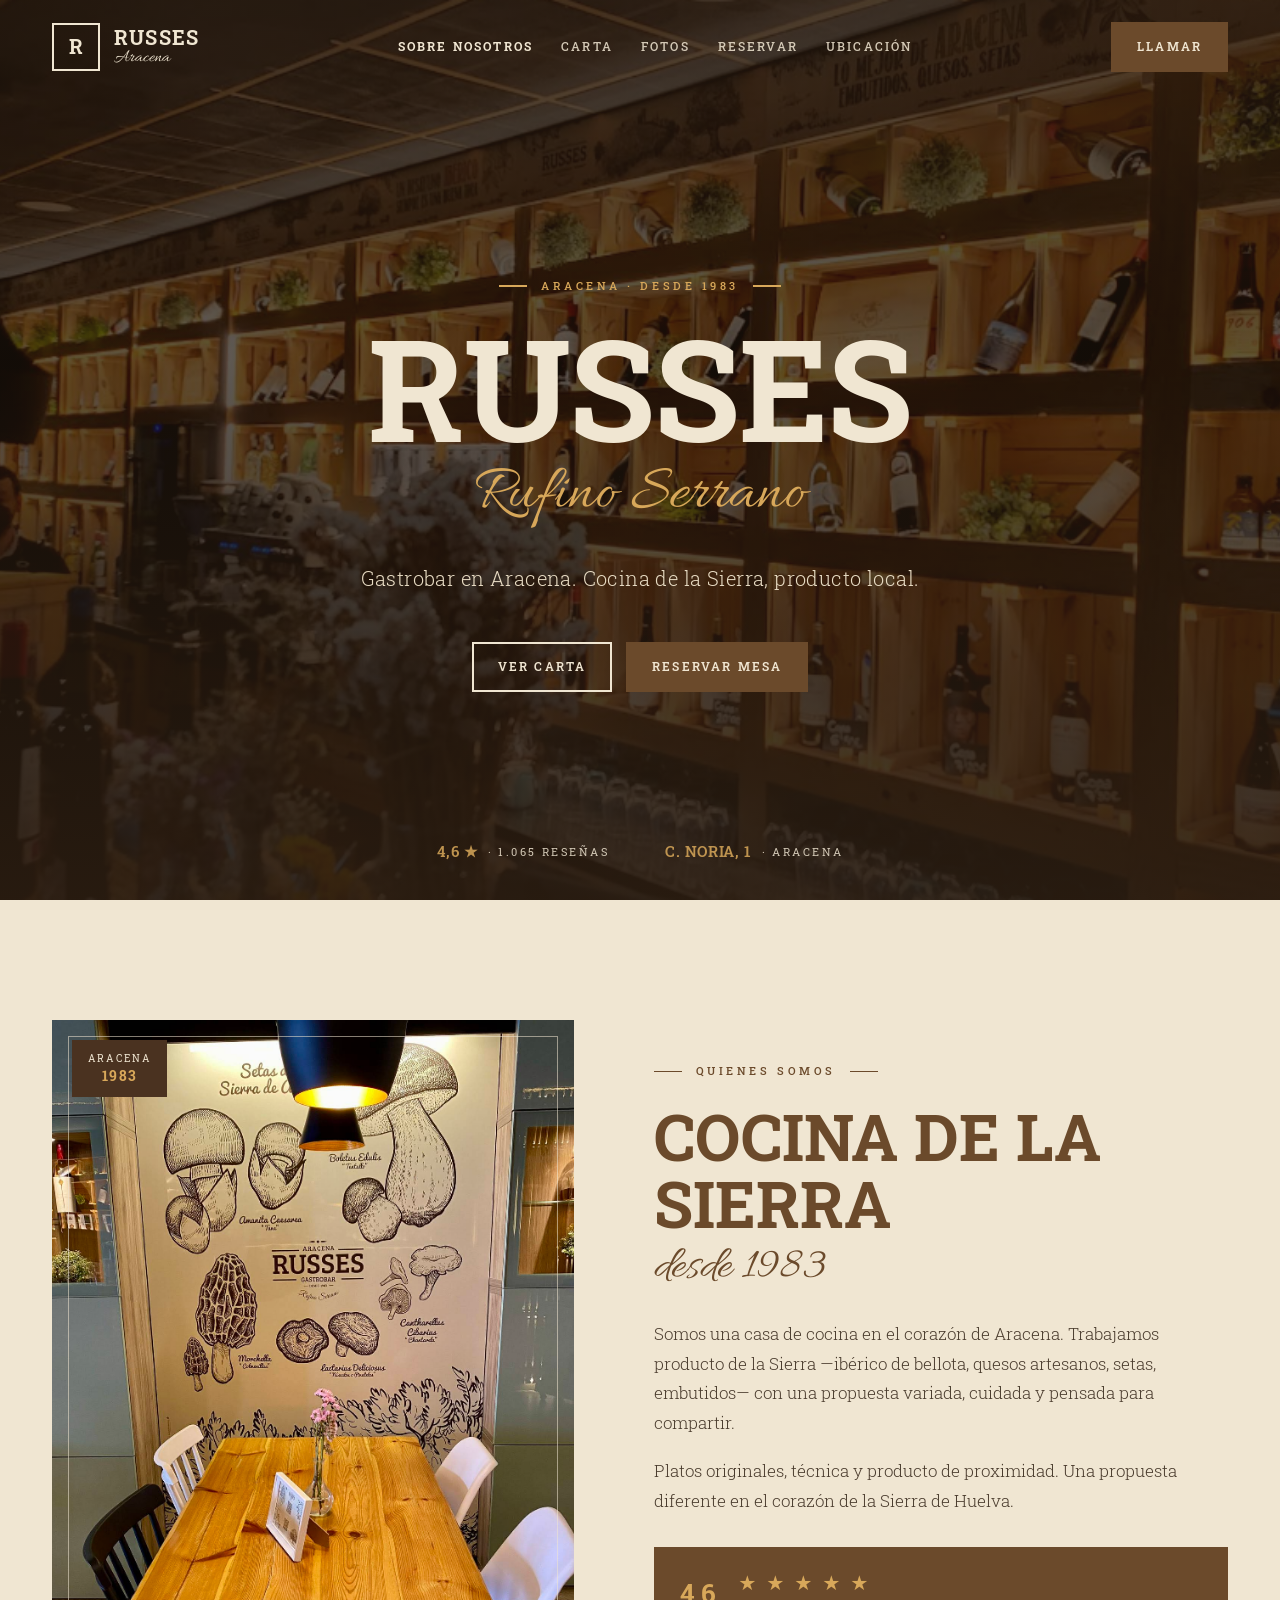
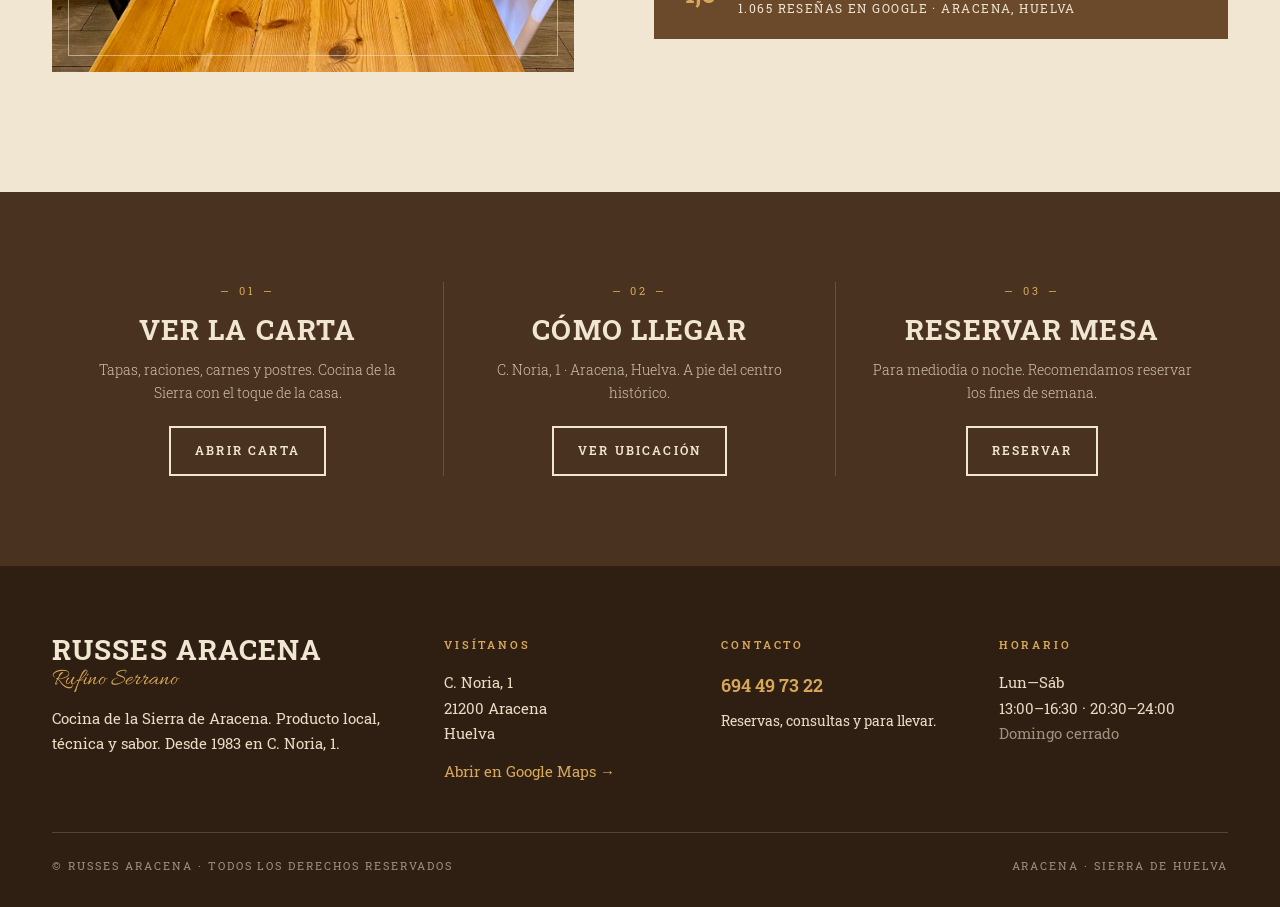
==== commit 938b1b42: "Branding y copy: Russes Aracena, quitar precio y frases poco elegantes - Logo y footer: "Russes Gast" ====
--- a/index.html
+++ b/index.html
@@ -224,7 +224,7 @@
       <div class="eyebrow">Aracena · Desde 1983</div>
       <h1>Russes</h1>
       <span class="signature">Rufino Serrano</span>
-      <p class="tagline">Cocina de la Sierra de Aracena. Producto local, mesa generosa.</p>
+      <p class="tagline">Gastrobar en Aracena. Cocina de la Sierra, producto local.</p>
       <div class="hero-cta">
         <a href="carta.html" class="btn ghost">Ver carta</a>
         <a href="reservar.html" class="btn">Reservar mesa</a>
@@ -233,7 +233,6 @@
   </div>
   <div class="hero-meta">
     <div class="item"><strong>4,6 ★</strong> · 1.065 reseñas</div>
-    <div class="item"><strong>20–30 €</strong> · por persona</div>
     <div class="item"><strong>C. Noria, 1</strong> · Aracena</div>
   </div>
 </section>
@@ -251,7 +250,7 @@
         <h2>Cocina de la Sierra</h2>
         <span class="signature">desde 1983</span>
         <p>Somos una casa de cocina en el corazón de Aracena. Trabajamos producto de la Sierra —ibérico de bellota, quesos artesanos, setas, embutidos— con una propuesta variada, cuidada y pensada para compartir.</p>
-        <p>Platos originales, raciones generosas y un ambiente cercano. Ideal para comer, cenar o disfrutar de una experiencia diferente en la Sierra de Huelva.</p>
+        <p>Platos originales, técnica y producto de proximidad. Una propuesta diferente en el corazón de la Sierra de Huelva.</p>
         <div class="rating-strip">
           <div class="num">4,6</div>
           <div>
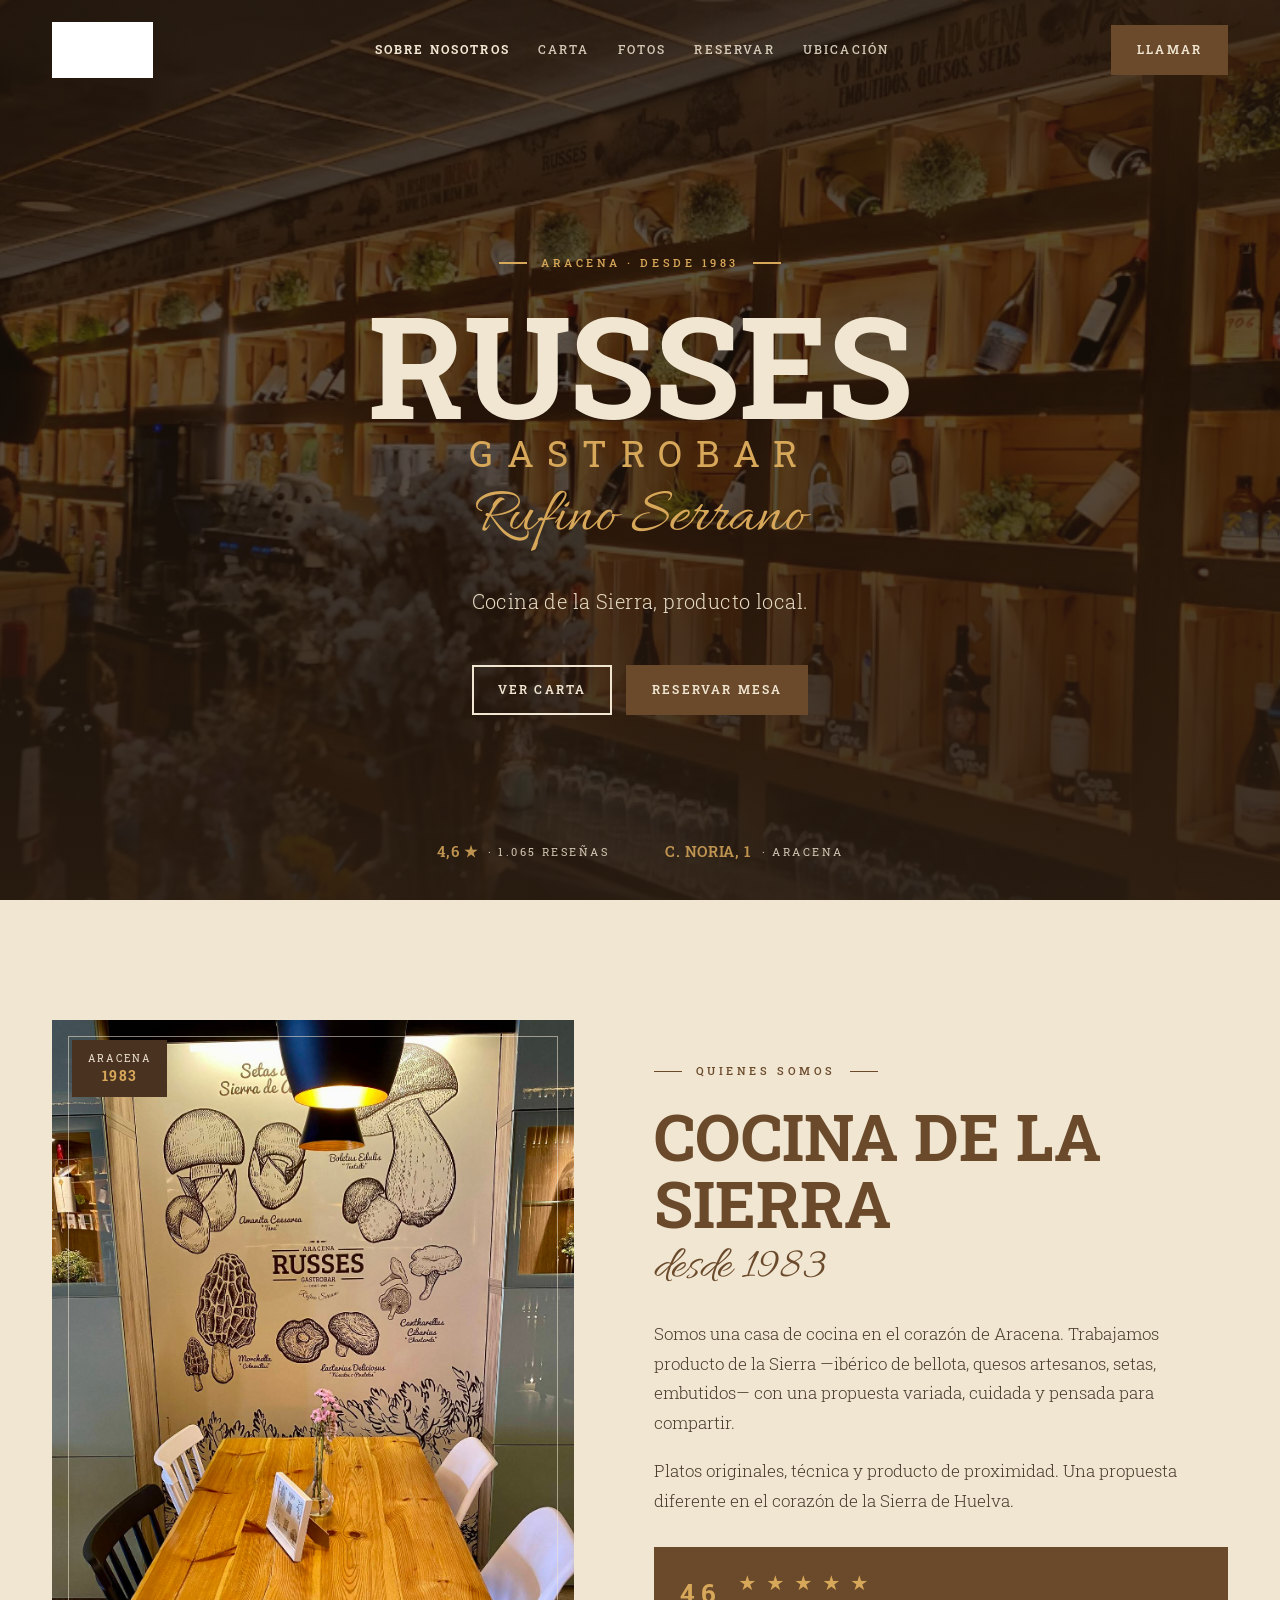
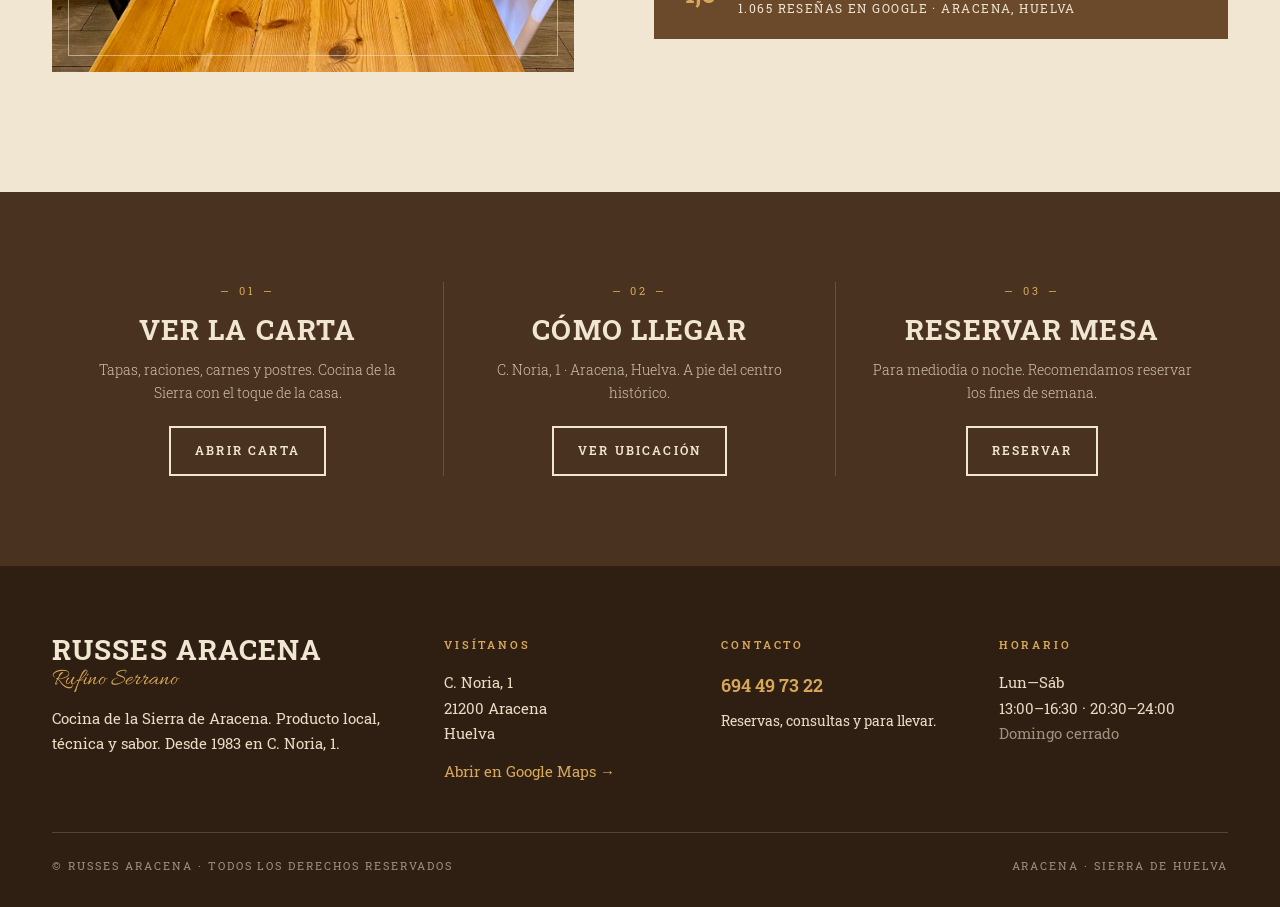
==== commit 6a062121: "Logo real en nav, Gastrobar destacado en hero - Reemplaza marcador "R" por images/logo.png en la nav" ====
--- a/index.html
+++ b/index.html
@@ -73,11 +73,18 @@
   text-transform: uppercase; letter-spacing: -0.01em;
   margin: 0;
 }
+.hero-gastrobar {
+  display: block;
+  font-family: var(--slab); font-weight: 400;
+  font-size: clamp(18px, 2.8vw, 36px);
+  letter-spacing: 0.38em; text-transform: uppercase;
+  color: var(--gold); margin-top: 6px; line-height: 1;
+}
 .hero .signature {
   font-family: var(--script);
   font-size: clamp(38px, 5vw, 78px);
   color: var(--gold); display: block;
-  line-height: 1; margin-top: 10px;
+  line-height: 1; margin-top: 14px;
 }
 .hero .tagline {
   font-family: var(--slab); font-weight: 300;
@@ -223,8 +230,9 @@
     <div class="hero-inner">
       <div class="eyebrow">Aracena · Desde 1983</div>
       <h1>Russes</h1>
+      <span class="hero-gastrobar">Gastrobar</span>
       <span class="signature">Rufino Serrano</span>
-      <p class="tagline">Gastrobar en Aracena. Cocina de la Sierra, producto local.</p>
+      <p class="tagline">Cocina de la Sierra, producto local.</p>
       <div class="hero-cta">
         <a href="carta.html" class="btn ghost">Ver carta</a>
         <a href="reservar.html" class="btn">Reservar mesa</a>
--- a/styles.css
+++ b/styles.css
@@ -44,29 +44,15 @@
   box-shadow: 0 1px 0 var(--rule), 0 8px 24px rgba(46,31,18,0.08);
 }
 header.nav .container { display: flex; align-items: center; justify-content: space-between; }
-.brand { display: flex; align-items: center; gap: 14px; color: var(--bark); }
-.brand-mark {
-  width: 48px; height: 48px;
-  border: 2px solid var(--bark);
-  display: grid; place-items: center;
-  font-family: var(--slab);
-  font-size: 20px; font-weight: 700;
-  color: var(--bark);
-  background: var(--paper);
-}
-.brand-text { display: flex; flex-direction: column; line-height: 1; }
-.brand-text .name {
-  font-family: var(--slab); font-size: 20px; font-weight: 700;
-  letter-spacing: 0.06em; text-transform: uppercase; color: var(--bark);
-}
-.brand-text .sub { font-family: var(--script); font-size: 18px; color: var(--bark); margin-top: 2px; line-height: 1; }
-
-/* nav transparent on hero */
-header.nav.transparent:not(.scrolled) .brand,
-header.nav.transparent:not(.scrolled) .brand .brand-mark,
-header.nav.transparent:not(.scrolled) .brand .name,
-header.nav.transparent:not(.scrolled) .brand .sub { color: var(--paper); }
-header.nav.transparent:not(.scrolled) .brand-mark { border-color: var(--paper); background: transparent; }
+.brand { display: flex; align-items: center; color: var(--bark); }
+.brand-logo {
+  height: 56px;
+  width: auto;
+  display: block;
+}
+
+/* nav transparent on hero — invert logo to white */
+header.nav.transparent:not(.scrolled) .brand-logo { filter: brightness(0) invert(1); }
 header.nav.transparent:not(.scrolled) nav.links a { color: var(--paper); }
 header.nav.transparent:not(.scrolled) .menu-toggle { color: var(--paper); border-color: var(--paper); }
 
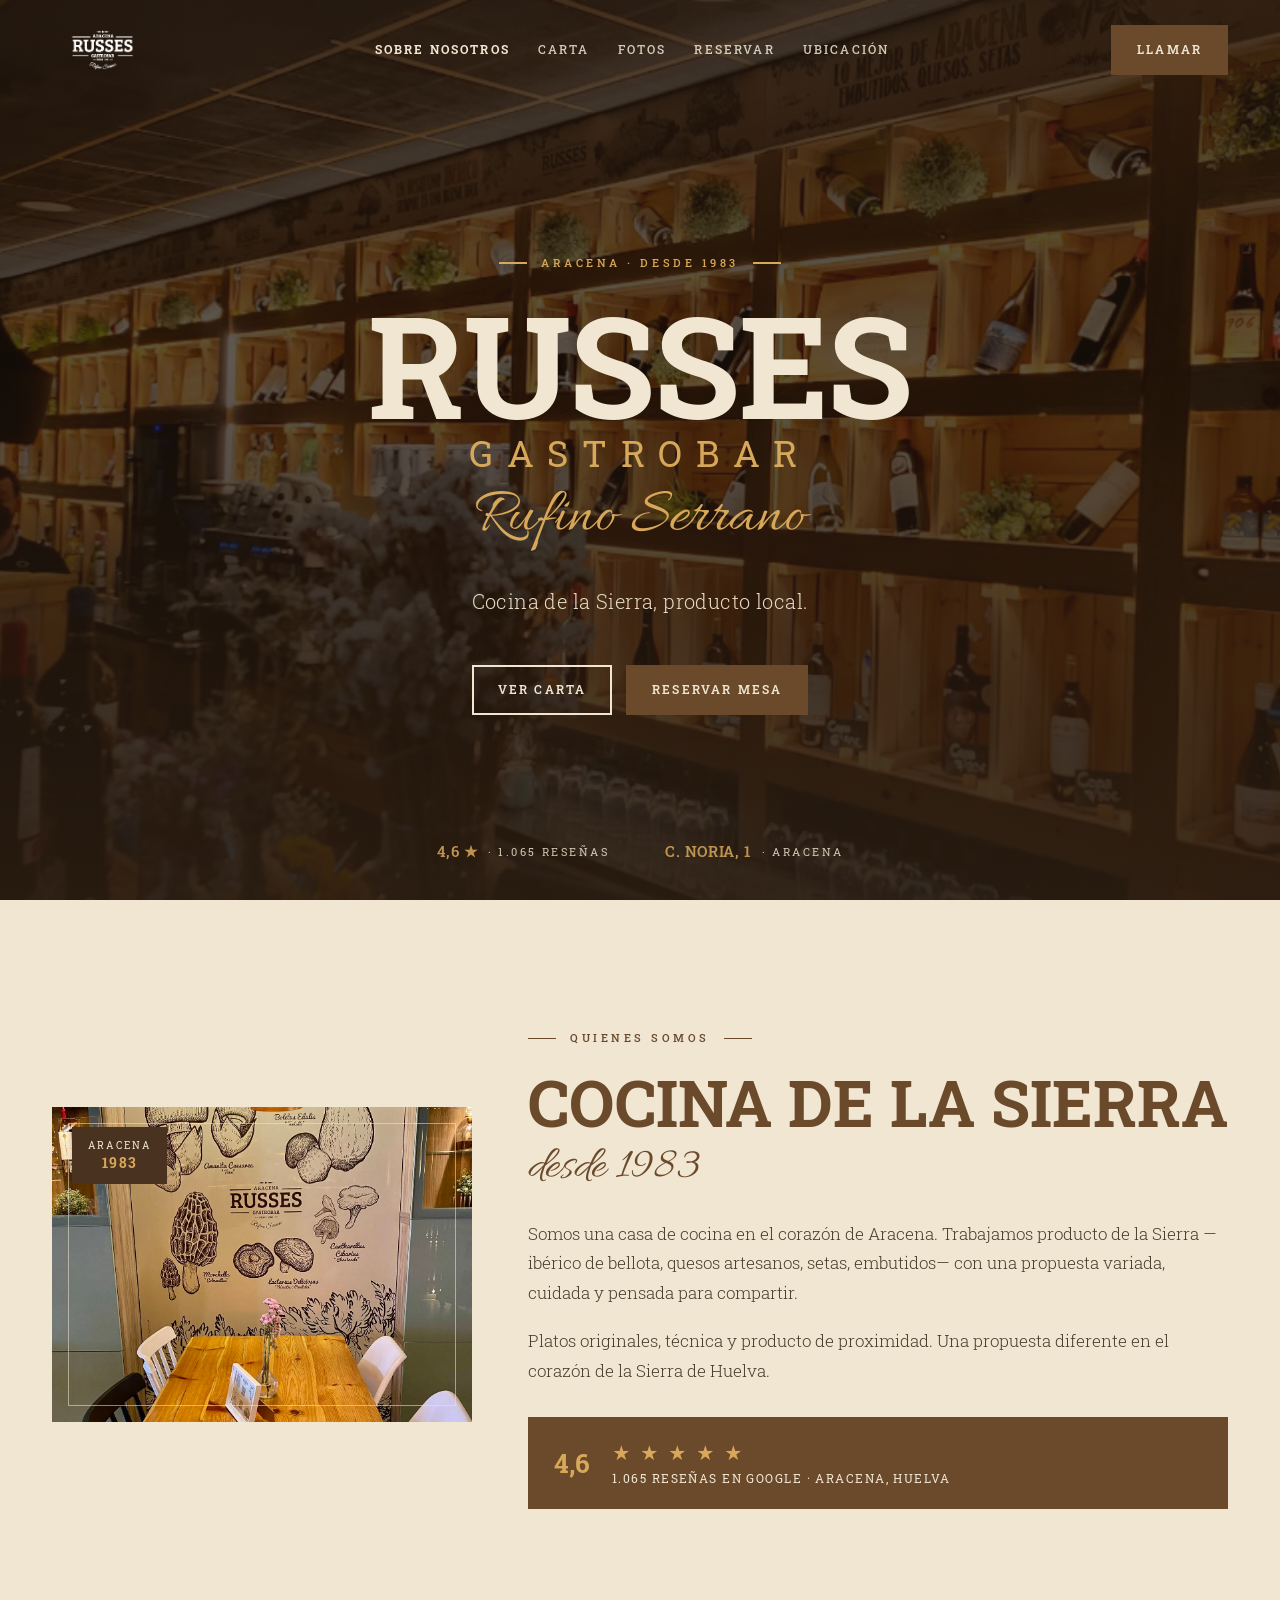
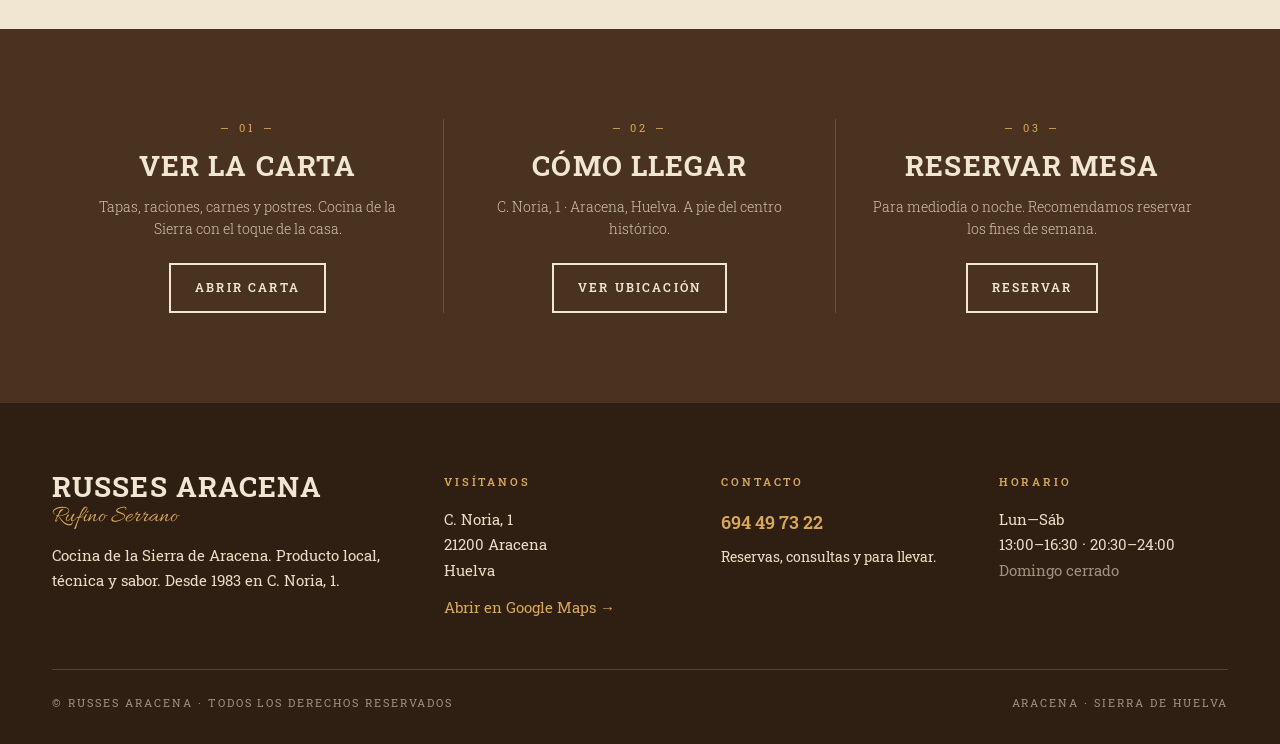
==== commit 6f2601e1: "Improve home image and mobile reservations" ====
--- a/index.html
+++ b/index.html
@@ -116,11 +116,13 @@
 
 /* === Sobre === */
 .sobre-grid {
-  display: grid; grid-template-columns: 1fr 1.1fr;
-  gap: 80px; align-items: center;
+  display: grid; grid-template-columns: minmax(280px, 420px) 1fr;
+  gap: 56px; align-items: center;
 }
 .sobre-img {
-  position: relative; aspect-ratio: 4/5;
+  position: relative; aspect-ratio: 4/3;
+  width: 100%; max-width: 420px;
+  justify-self: end;
   background: var(--paper-deep);
   overflow: hidden;
 }
@@ -214,6 +216,11 @@
 
 @media (max-width: 960px) {
   .sobre-grid { grid-template-columns: 1fr; gap: 48px; }
+  .sobre-img {
+    justify-self: stretch;
+    max-width: none;
+    aspect-ratio: 16/10;
+  }
   .hero-meta { gap: 32px; bottom: 24px; }
   .cta-strip .container { grid-template-columns: 1fr; gap: 48px; }
   .cta-card { border-right: none; border-bottom: 1px solid var(--rule-light); padding-bottom: 32px; }
